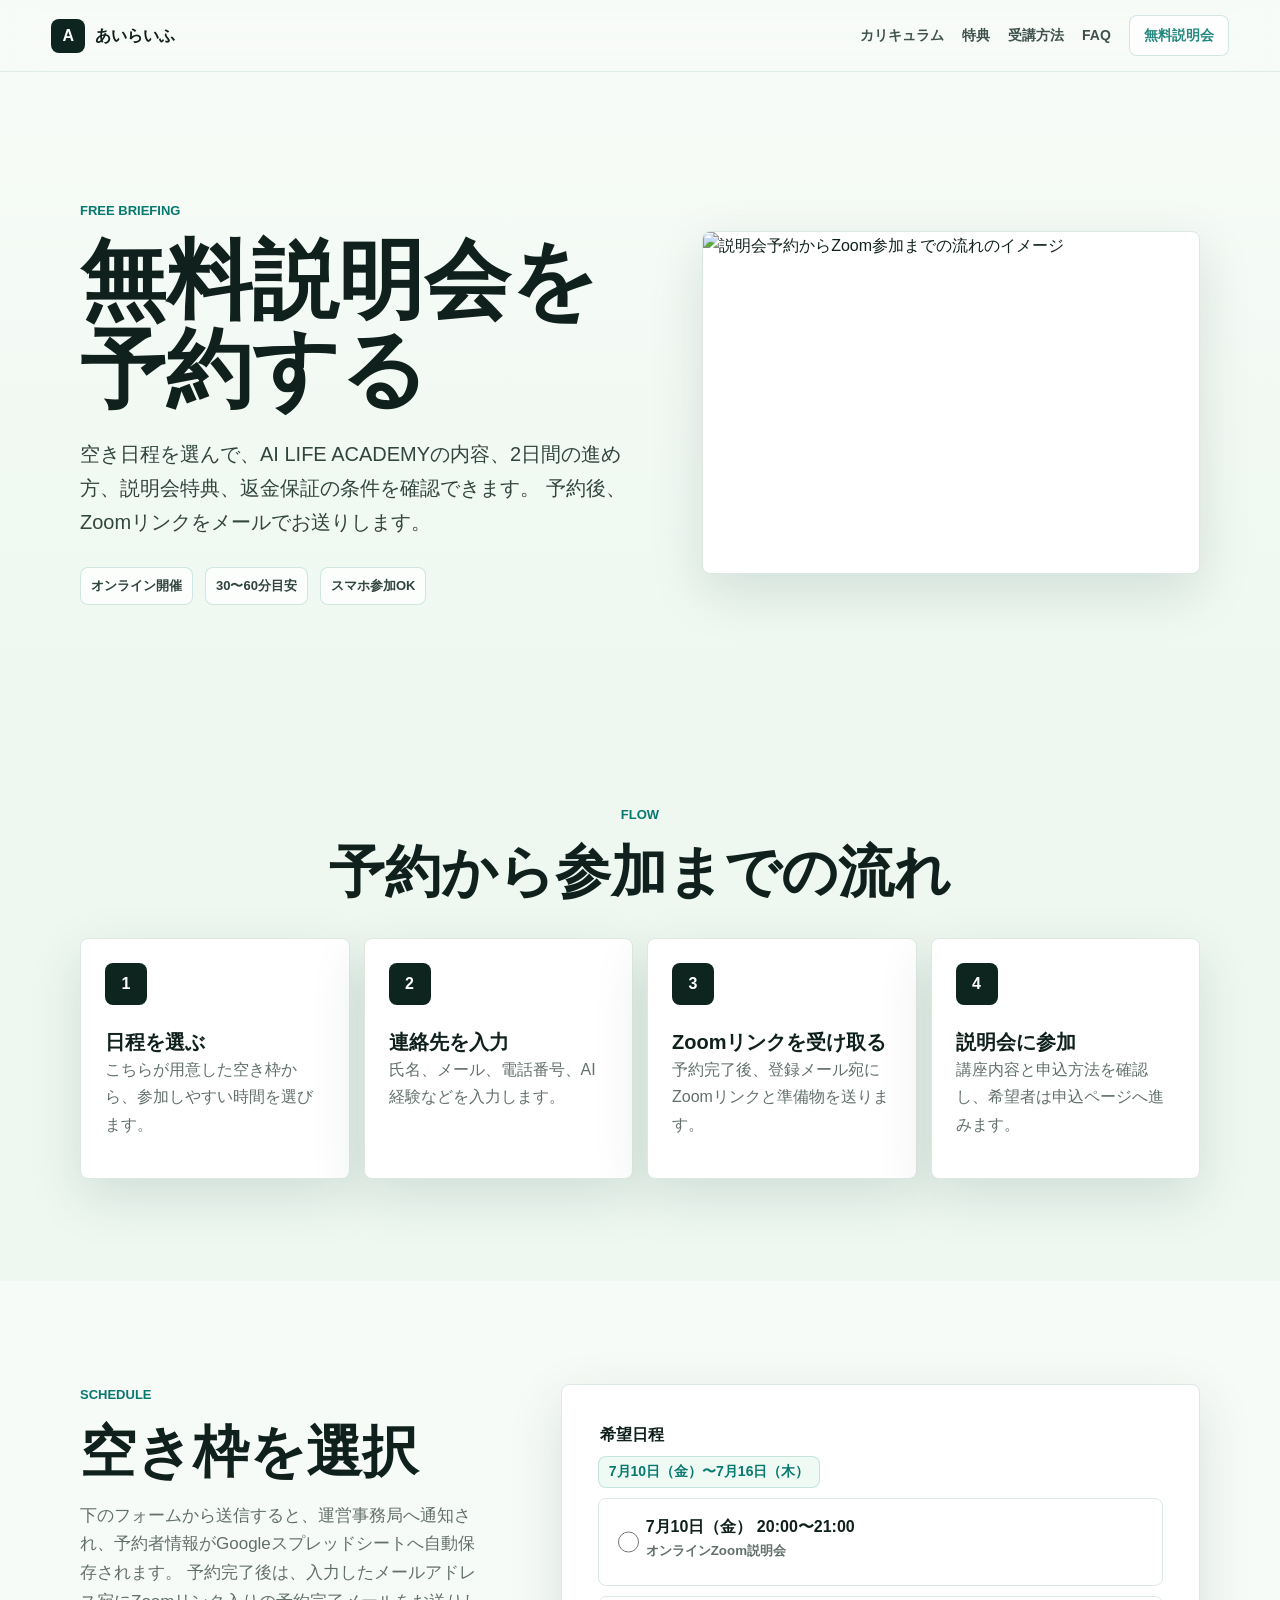
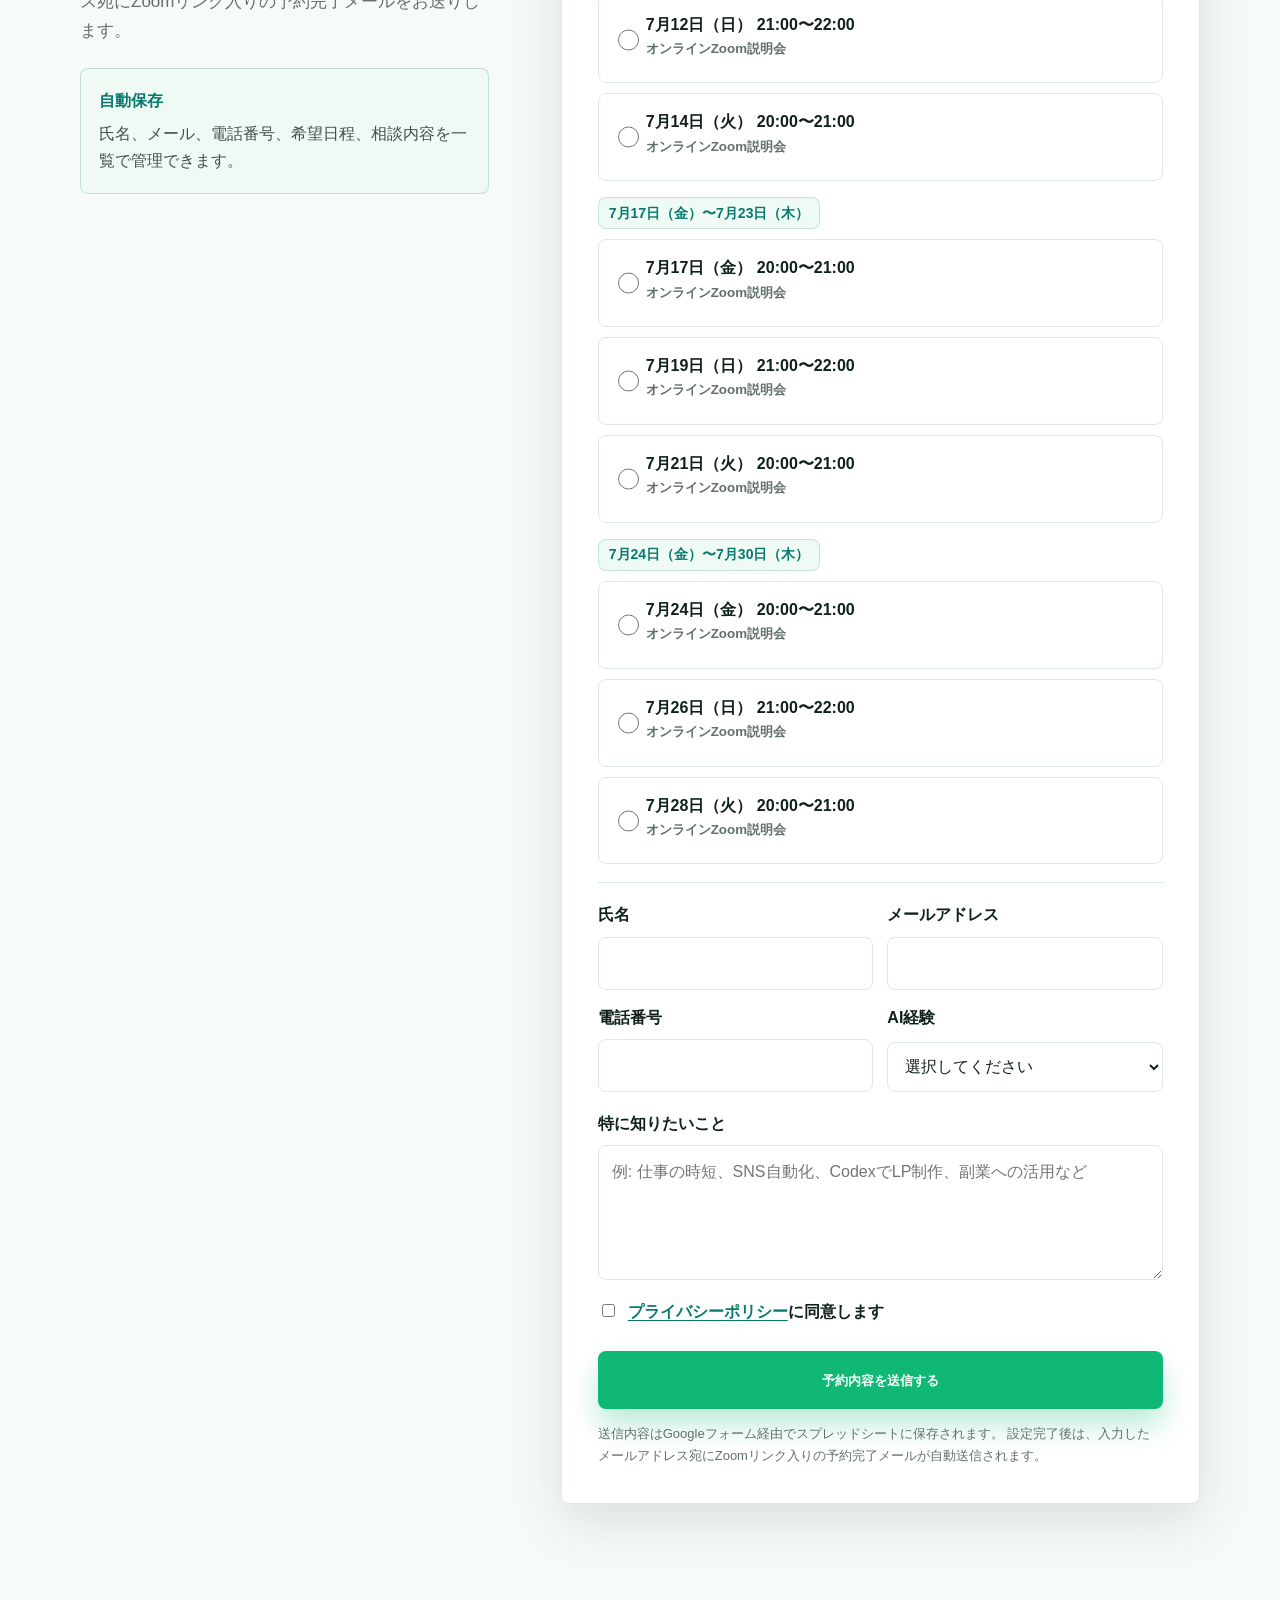
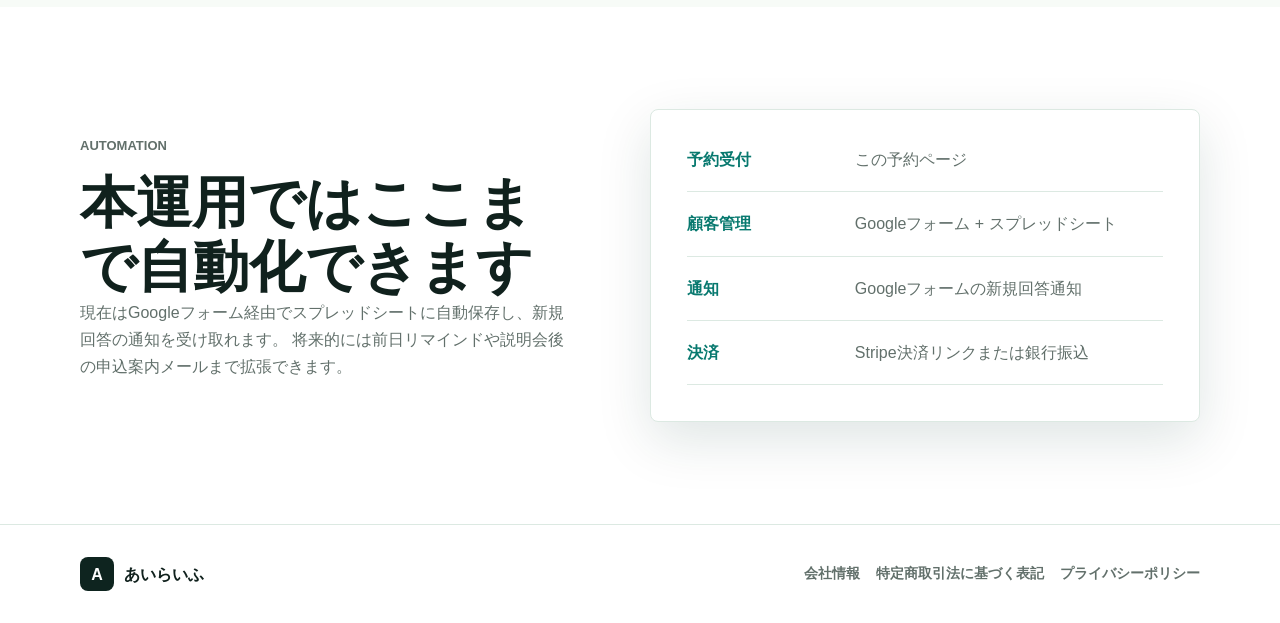
==== booking.html @ 6b3f483d "Add files via upload" ====
<!doctype html>
<html lang="ja">
  <head>
    <meta charset="utf-8" />
    <meta name="viewport" content="width=device-width, initial-scale=1" />
    <title>無料説明会の予約 | あいらいふ（AI LIFE）</title>
    <meta
      name="description"
      content="あいらいふ（AI LIFE）の無料説明会予約ページです。空き日程を選んで、ChatGPTとCodexの実践講座について相談できます。"
    />
    <link rel="stylesheet" href="styles.css" />
  </head>
  <body>
    <header class="site-header" aria-label="サイトヘッダー">
      <a class="brand" href="index.html#top" aria-label="あいらいふ トップへ">
        <span class="brand-mark">A</span>
        <span>あいらいふ</span>
      </a>
      <nav class="nav" aria-label="主要ナビゲーション">
        <a href="index.html#curriculum">カリキュラム</a>
        <a href="index.html#bonus">特典</a>
        <a href="index.html#flow">受講方法</a>
        <a href="index.html#faq">FAQ</a>
        <a href="booking.html" class="nav-cta">無料説明会</a>
      </nav>
      <button class="menu-button" type="button" aria-label="メニューを開く" aria-expanded="false">
        <span></span>
        <span></span>
      </button>
    </header>

    <main class="booking-page">
      <section class="booking-hero">
        <div class="section-inner booking-hero-grid">
          <div>
            <p class="eyebrow">Free Briefing</p>
            <h1>無料説明会を予約する</h1>
            <p class="lead">
              空き日程を選んで、AI LIFE ACADEMYの内容、2日間の進め方、説明会特典、返金保証の条件を確認できます。
              予約後、Zoomリンクをメールでお送りします。
            </p>
            <div class="hero-badges">
              <span>オンライン開催</span>
              <span>30〜60分目安</span>
              <span>スマホ参加OK</span>
            </div>
          </div>
          <figure class="image-panel">
            <img src="assets/funnel-flow.png" alt="説明会予約からZoom参加までの流れのイメージ" />
          </figure>
        </div>
      </section>

      <section class="section muted" aria-labelledby="booking-flow-title">
        <div class="section-inner">
          <div class="section-heading center">
            <p class="eyebrow">Flow</p>
            <h2 id="booking-flow-title">予約から参加までの流れ</h2>
          </div>
          <div class="flow-diagram">
            <article>
              <span>1</span>
              <h3>日程を選ぶ</h3>
              <p>こちらが用意した空き枠から、参加しやすい時間を選びます。</p>
            </article>
            <article>
              <span>2</span>
              <h3>連絡先を入力</h3>
              <p>氏名、メール、電話番号、AI経験などを入力します。</p>
            </article>
            <article>
              <span>3</span>
              <h3>Zoomリンクを受け取る</h3>
              <p>予約完了後、登録メール宛にZoomリンクと準備物を送ります。</p>
            </article>
            <article>
              <span>4</span>
              <h3>説明会に参加</h3>
              <p>講座内容と申込方法を確認し、希望者は申込ページへ進みます。</p>
            </article>
          </div>
        </div>
      </section>

      <section class="section" aria-labelledby="booking-title">
        <div class="section-inner booking-layout">
          <div class="section-heading">
            <p class="eyebrow">Schedule</p>
            <h2 id="booking-title">空き枠を選択</h2>
            <p>
              下のフォームから送信すると、運営事務局へ通知され、予約者情報がGoogleスプレッドシートへ自動保存されます。
              予約完了後は、入力したメールアドレス宛にZoomリンク入りの予約完了メールをお送りします。
            </p>
            <div class="booking-note">
              <strong>自動保存</strong>
              <span>氏名、メール、電話番号、希望日程、相談内容を一覧で管理できます。</span>
            </div>
          </div>

          <form
            class="booking-form"
            id="bookingForm"
            action=""
            method="POST"
            data-endpoint="https://docs.google.com/forms/u/0/d/e/1FAIpQLSfOn2rwxm9M9sjA_HSz4NKfN_N0Ghsqf8aCifoM1Gl750YGjw/formResponse"
            data-entry-slot="entry.1904670148"
            data-entry-name="entry.725353133"
            data-entry-email="entry.354237653"
            data-entry-phone="entry.436057300"
            data-entry-experience="entry.1356205828"
            data-entry-interest="entry.2114920772"
            data-entry-zoom="entry.570275099"
            data-entry-source="entry.1115295897"
          >
            <fieldset>
              <legend>希望日程</legend>
              <div class="booking-slots" id="bookingSlots" aria-live="polite">
                <p class="slot-loading">日程を読み込み中です...</p>
              </div>
            </fieldset>

            <div class="form-grid">
              <label>
                <span>氏名</span>
                <input type="text" name="name" autocomplete="name" required />
              </label>
              <label>
                <span>メールアドレス</span>
                <input type="email" name="email" autocomplete="email" required />
              </label>
              <label>
                <span>電話番号</span>
                <input type="tel" name="phone" autocomplete="tel" required />
              </label>
              <label>
                <span>AI経験</span>
                <select name="experience" required>
                  <option value="">選択してください</option>
                  <option>ほぼ未経験</option>
                  <option>ChatGPTを少し使ったことがある</option>
                  <option>仕事でAIを使っている</option>
                  <option>Codexや自動化にも興味がある</option>
                </select>
              </label>
            </div>

            <label>
              <span>特に知りたいこと</span>
              <textarea name="interest" rows="4" placeholder="例: 仕事の時短、SNS自動化、CodexでLP制作、副業への活用など"></textarea>
            </label>

            <label class="consent-check">
              <input type="checkbox" name="consent" required />
              <span><a href="privacy.html" target="_blank" rel="noopener">プライバシーポリシー</a>に同意します</span>
            </label>

            <button class="button primary large" type="submit">予約内容を送信する</button>
            <p class="form-help">
              送信内容はGoogleフォーム経由でスプレッドシートに保存されます。
              設定完了後は、入力したメールアドレス宛にZoomリンク入りの予約完了メールが自動送信されます。
            </p>
          </form>
        </div>
      </section>

      <section class="section company-section" aria-labelledby="automation-title">
        <div class="section-inner split-layout">
          <div>
            <p class="eyebrow">Automation</p>
            <h2 id="automation-title">本運用ではここまで自動化できます</h2>
            <p>
              現在はGoogleフォーム経由でスプレッドシートに自動保存し、新規回答の通知を受け取れます。
              将来的には前日リマインドや説明会後の申込案内メールまで拡張できます。
            </p>
          </div>
          <div class="company-card">
            <dl class="company-list">
              <div>
                <dt>予約受付</dt>
                <dd>この予約ページ</dd>
              </div>
              <div>
                <dt>顧客管理</dt>
                <dd>Googleフォーム + スプレッドシート</dd>
              </div>
              <div>
                <dt>通知</dt>
                <dd>Googleフォームの新規回答通知</dd>
              </div>
              <div>
                <dt>決済</dt>
                <dd>Stripe決済リンクまたは銀行振込</dd>
              </div>
            </dl>
          </div>
        </div>
      </section>
    </main>

    <footer class="site-footer">
      <div class="footer-inner">
        <a class="brand" href="index.html#top">
          <span class="brand-mark">A</span>
          <span>あいらいふ</span>
        </a>
        <div class="footer-links">
          <a href="index.html#company">会社情報</a>
          <a href="legal.html">特定商取引法に基づく表記</a>
          <a href="privacy.html">プライバシーポリシー</a>
        </div>
      </div>
    </footer>

    <script src="booking-slots.js"></script>
    <script src="script.js"></script>
  </body>
</html>
---- styles.css ----
:root {
  color-scheme: light;
  --bg: #f7fbf7;
  --surface: #ffffff;
  --surface-2: #eef8f1;
  --ink: #10211d;
  --muted: #62706b;
  --line: #dce9e2;
  --teal: #08796f;
  --green: #10b875;
  --yellow: #f0bd3d;
  --dark: #0e241f;
  --shadow: 0 18px 54px rgba(11, 54, 44, 0.13);
}

* {
  box-sizing: border-box;
}

html {
  scroll-behavior: smooth;
}

body {
  margin: 0;
  background: var(--bg);
  color: var(--ink);
  font-family: -apple-system, BlinkMacSystemFont, "Hiragino Sans", "Yu Gothic", "YuGothic", "Noto Sans JP", sans-serif;
  line-height: 1.7;
}

body.is-loaded .hero-content {
  animation: heroRise 820ms cubic-bezier(0.2, 0.78, 0.2, 1) both;
}

body.is-loaded .hero-media img {
  animation: heroImageDrift 1400ms cubic-bezier(0.2, 0.78, 0.2, 1) both;
}

img {
  display: block;
  max-width: 100%;
}

a {
  color: inherit;
  text-decoration: none;
}

h1,
h2,
h3,
p,
li,
dt,
dd,
summary {
  overflow-wrap: anywhere;
}

h1,
h2,
h3,
p {
  margin-top: 0;
}

h1 {
  margin-bottom: 0;
  max-width: 760px;
  font-size: clamp(44px, 7vw, 86px);
  line-height: 1.03;
  letter-spacing: 0;
}

h2 {
  margin-bottom: 0;
  font-size: clamp(30px, 4.4vw, 56px);
  line-height: 1.14;
  letter-spacing: 0;
}

h3 {
  margin-bottom: 0;
  font-size: 20px;
  line-height: 1.38;
  letter-spacing: 0;
}

.site-header {
  position: fixed;
  top: 0;
  right: 0;
  left: 0;
  z-index: 50;
  display: flex;
  align-items: center;
  justify-content: space-between;
  min-height: 72px;
  padding: 14px clamp(18px, 4vw, 56px);
  background: rgba(247, 251, 247, 0.88);
  border-bottom: 1px solid rgba(220, 233, 226, 0.86);
  backdrop-filter: blur(18px);
}

.brand {
  display: inline-flex;
  align-items: center;
  gap: 10px;
  font-weight: 900;
  letter-spacing: 0;
}

.brand-mark {
  display: grid;
  place-items: center;
  width: 34px;
  height: 34px;
  border-radius: 8px;
  background: var(--dark);
  color: #ffffff;
  font-weight: 900;
  transition: transform 180ms ease, background 180ms ease;
}

.brand:hover .brand-mark {
  transform: rotate(-4deg) scale(1.04);
}

.nav {
  display: flex;
  align-items: center;
  gap: 18px;
  color: #263a35;
  font-size: 14px;
  font-weight: 800;
}

.nav a {
  opacity: 0.88;
}

.nav a:hover {
  opacity: 1;
}

.nav-cta {
  padding: 8px 14px;
  border: 1px solid rgba(8, 121, 111, 0.2);
  border-radius: 8px;
  background: #ffffff;
  color: var(--teal);
}

.menu-button {
  display: none;
  width: 42px;
  height: 42px;
  border: 1px solid var(--line);
  border-radius: 8px;
  background: #ffffff;
}

.menu-button span {
  display: block;
  width: 18px;
  height: 2px;
  margin: 5px auto;
  background: var(--ink);
}

.hero {
  position: relative;
  min-height: 96vh;
  overflow: hidden;
  display: grid;
  align-items: center;
  padding: 120px clamp(18px, 6vw, 76px) 66px;
}

.hero-media,
.hero-shade {
  position: absolute;
  inset: 0;
}

.hero-media img {
  width: 100%;
  height: 100%;
  object-fit: cover;
}

.hero-shade {
  background:
    linear-gradient(90deg, rgba(247, 251, 247, 0.98) 0%, rgba(247, 251, 247, 0.9) 38%, rgba(247, 251, 247, 0.42) 70%, rgba(247, 251, 247, 0.2) 100%),
    linear-gradient(0deg, rgba(247, 251, 247, 0.96) 0%, rgba(247, 251, 247, 0) 34%);
}

.hero-content {
  position: relative;
  z-index: 1;
  width: min(790px, 100%);
}

.eyebrow {
  margin: 0 0 14px;
  color: var(--teal);
  font-size: 13px;
  font-weight: 900;
  letter-spacing: 0;
  text-transform: uppercase;
}

.lead {
  max-width: 700px;
  margin: 24px 0 0;
  color: #32453f;
  font-size: clamp(16px, 2vw, 20px);
}

.hero-actions,
.hero-badges,
.briefing-panel {
  display: flex;
  flex-wrap: wrap;
  align-items: center;
  gap: 12px;
}

.hero-actions {
  margin-top: 30px;
}

.button {
  display: inline-flex;
  align-items: center;
  justify-content: center;
  min-height: 50px;
  padding: 13px 22px;
  border: 1px solid transparent;
  border-radius: 8px;
  font-weight: 900;
  line-height: 1.3;
  transition: transform 180ms ease, box-shadow 180ms ease, filter 180ms ease;
}

.button:hover {
  transform: translateY(-2px);
}

.button.primary {
  background: var(--green);
  color: #ffffff;
  box-shadow: 0 16px 28px rgba(16, 184, 117, 0.28);
}

.button.primary:hover {
  box-shadow: 0 20px 34px rgba(16, 184, 117, 0.34);
  filter: saturate(1.05);
}

.button.secondary {
  background: rgba(255, 255, 255, 0.86);
  border-color: var(--line);
}

.button.large {
  min-height: 58px;
  padding-inline: 28px;
}

.hero-badges {
  margin-top: 28px;
}

.hero-badges span {
  padding: 7px 10px;
  border: 1px solid rgba(8, 121, 111, 0.18);
  border-radius: 8px;
  background: rgba(255, 255, 255, 0.76);
  color: #31443e;
  font-size: 13px;
  font-weight: 900;
  animation: badgeFloat 4.8s ease-in-out infinite;
}

.hero-badges span:nth-child(2) {
  animation-delay: 500ms;
}

.hero-badges span:nth-child(3) {
  animation-delay: 1000ms;
}

.hero-badges span:nth-child(4) {
  animation-delay: 1500ms;
}

.section,
.reason-band,
.guarantee-band {
  padding: clamp(66px, 8vw, 112px) clamp(18px, 4vw, 56px);
}

.section-inner {
  width: min(1120px, 100%);
  margin: 0 auto;
}

.section-heading {
  max-width: 760px;
  margin-bottom: 34px;
}

.section-heading.center {
  max-width: 900px;
  margin-right: auto;
  margin-left: auto;
  text-align: center;
}

.section-heading p:not(.eyebrow) {
  margin: 18px 0 0;
  color: var(--muted);
  font-size: 17px;
}

.muted {
  background: var(--surface-2);
}

.reason-band {
  background: var(--dark);
  color: #ffffff;
}

.reason-band .eyebrow {
  color: #8ee4c0;
}

.reason-grid {
  display: grid;
  grid-template-columns: 1.05fr 0.95fr;
  gap: clamp(28px, 6vw, 78px);
  align-items: start;
}

.reason-grid p:not(.eyebrow) {
  margin: 0;
  color: rgba(255, 255, 255, 0.78);
  font-size: 18px;
}

.worry-grid {
  display: grid;
  grid-template-columns: repeat(4, 1fr);
  gap: 14px;
}

.worry-grid article,
.level-card,
.bonus-list article,
.flow-diagram article,
.company-card,
.policy-stack section {
  border: 1px solid var(--line);
  border-radius: 8px;
  background: var(--surface);
  box-shadow: var(--shadow);
  transition: transform 220ms ease, box-shadow 220ms ease, border-color 220ms ease;
}

.worry-grid article:hover,
.level-card:hover,
.bonus-list article:hover,
.flow-diagram article:hover,
.company-card:hover,
.policy-stack section:hover {
  transform: translateY(-4px);
  border-color: rgba(8, 121, 111, 0.24);
  box-shadow: 0 24px 64px rgba(11, 54, 44, 0.16);
}

.worry-grid article {
  min-height: 250px;
  padding: 24px;
}

.worry-grid span,
.bonus-list span,
.level-head span,
.flow-diagram span {
  display: inline-flex;
  color: var(--teal);
  font-weight: 900;
}

.worry-grid h3 {
  margin-top: 34px;
}

.worry-grid p,
.split-layout p,
.level-card li,
.bonus-section p,
.flow-diagram p,
.faq-list p,
.company-list dd,
.legal-list dd,
.policy-stack p,
.briefing-panel p {
  color: var(--muted);
}

.split-layout,
.bonus-layout,
.company-layout,
.faq-layout {
  display: grid;
  gap: clamp(28px, 6vw, 72px);
  align-items: center;
}

.split-layout {
  grid-template-columns: 0.95fr 1.05fr;
}

.bonus-layout {
  grid-template-columns: 0.95fr 1.05fr;
}

.company-layout,
.faq-layout {
  grid-template-columns: 0.82fr 1.18fr;
  align-items: start;
}

.check-list {
  display: grid;
  gap: 10px;
  margin: 26px 0 0;
  padding: 0;
  list-style: none;
}

.check-list li {
  position: relative;
  padding-left: 28px;
  font-weight: 800;
}

.check-list li::before {
  position: absolute;
  left: 0;
  color: var(--green);
  content: "✓";
}

.image-panel {
  margin: 0;
  overflow: hidden;
  border: 1px solid var(--line);
  border-radius: 8px;
  background: var(--surface);
  box-shadow: var(--shadow);
}

.image-panel img {
  width: 100%;
  aspect-ratio: 16 / 11;
  object-fit: cover;
  transition: transform 520ms ease;
}

.image-panel:hover img {
  transform: scale(1.035);
}

.level-stack {
  display: grid;
  grid-template-columns: 1fr 1fr;
  gap: 18px;
}

.level-card {
  padding: clamp(22px, 3vw, 30px);
}

.level-card.highlight {
  background: var(--dark);
  color: #ffffff;
  position: relative;
  overflow: hidden;
}

.level-card.highlight::after {
  position: absolute;
  inset: -80px auto auto -80px;
  width: 180px;
  height: 180px;
  border-radius: 999px;
  background: rgba(142, 228, 192, 0.16);
  content: "";
  pointer-events: none;
}

.level-card.highlight li {
  color: rgba(255, 255, 255, 0.82);
}

.level-card.highlight .level-head span {
  color: #8ee4c0;
}

.level-head {
  display: flex;
  align-items: baseline;
  justify-content: space-between;
  gap: 18px;
  margin-bottom: 18px;
  padding-bottom: 18px;
  border-bottom: 1px solid var(--line);
}

.level-card.highlight .level-head {
  border-bottom-color: rgba(255, 255, 255, 0.18);
}

.level-card ol {
  display: grid;
  gap: 9px;
  margin: 0;
  padding-left: 22px;
}

.guarantee-band {
  background: #e0f6e9;
}

.guarantee-box {
  padding: clamp(30px, 6vw, 62px);
  border: 1px solid rgba(8, 121, 111, 0.18);
  border-radius: 8px;
  background: rgba(255, 255, 255, 0.72);
  text-align: center;
}

.guarantee-box p:not(.eyebrow) {
  max-width: 760px;
  margin: 18px auto 0;
  color: #40504b;
}

.comparison-table {
  overflow: hidden;
  border: 1px solid var(--line);
  border-radius: 8px;
  background: var(--surface);
  box-shadow: var(--shadow);
}

.comparison-table .row {
  display: grid;
  grid-template-columns: 0.8fr 1.15fr 1fr 1fr;
  border-bottom: 1px solid var(--line);
}

.comparison-table .row:last-child {
  border-bottom: 0;
}

.comparison-table .row > div {
  padding: 18px;
  border-right: 1px solid var(--line);
}

.comparison-table .row > div:last-child {
  border-right: 0;
}

.comparison-table .head {
  background: var(--dark);
  color: #ffffff;
  font-weight: 900;
}

.comparison-table .row:not(.head) > div:nth-child(2) {
  background: #effaf4;
  color: var(--teal);
  font-weight: 900;
}

.comparison-table .row:not(.head) {
  transition: background 160ms ease;
}

.comparison-table .row:not(.head):hover {
  background: #f7fcf9;
}

.bonus-section {
  background: #ffffff;
}

.bonus-list {
  display: grid;
  grid-template-columns: repeat(3, 1fr);
  gap: 12px;
  margin-top: 24px;
}

.bonus-list article {
  min-height: 146px;
  padding: 20px;
  box-shadow: none;
}

.bonus-list h3 {
  margin-top: 24px;
}

.flow-diagram {
  display: grid;
  grid-template-columns: repeat(4, 1fr);
  gap: 14px;
}

.flow-diagram article {
  position: relative;
  min-height: 210px;
  padding: 24px;
}

.flow-diagram span {
  display: grid;
  place-items: center;
  width: 42px;
  height: 42px;
  border-radius: 8px;
  background: var(--dark);
  color: #ffffff;
}

.flow-diagram h3 {
  margin-top: 24px;
}

.faq-list {
  display: grid;
  gap: 10px;
}

.faq-list details {
  border: 1px solid var(--line);
  border-radius: 8px;
  background: var(--surface);
  transition: border-color 180ms ease, box-shadow 180ms ease;
}

.faq-list details[open] {
  border-color: rgba(8, 121, 111, 0.24);
  box-shadow: 0 18px 44px rgba(11, 54, 44, 0.1);
}

.faq-list summary {
  cursor: pointer;
  padding: 20px 22px;
  font-weight: 900;
  list-style: none;
}

.faq-list summary::-webkit-details-marker {
  display: none;
}

.faq-list summary::after {
  float: right;
  color: var(--teal);
  content: "+";
  font-size: 22px;
  line-height: 1;
  transition: transform 180ms ease;
}

.faq-list details[open] summary::after {
  transform: rotate(45deg);
}

.faq-list p {
  margin: 0;
  padding: 0 22px 22px;
}

.company-section {
  background: #ffffff;
}

.company-card {
  padding: clamp(24px, 4vw, 36px);
}

.company-list,
.legal-list {
  display: grid;
  gap: 0;
  margin: 0;
}

.company-list div {
  display: grid;
  grid-template-columns: 150px 1fr;
  gap: 18px;
  padding: 18px 0;
  border-bottom: 1px solid var(--line);
}

.company-list div:first-child {
  padding-top: 0;
}

.company-list dt,
.legal-list dt {
  color: var(--teal);
  font-weight: 900;
}

.company-list dd,
.legal-list dd {
  margin: 0;
}

.text-link,
.legal-list a,
.company-list a,
.policy-stack a {
  color: var(--teal);
  font-weight: 900;
  text-decoration: underline;
  text-underline-offset: 4px;
}

.text-link {
  display: inline-flex;
  margin-top: 22px;
}

.briefing-section {
  padding-top: clamp(80px, 10vw, 128px);
}

.briefing-panel {
  justify-content: space-between;
  padding: clamp(30px, 5vw, 56px);
  border: 1px solid rgba(8, 121, 111, 0.18);
  border-radius: 8px;
  background: var(--dark);
  color: #ffffff;
  position: relative;
  overflow: hidden;
}

.briefing-panel::before {
  position: absolute;
  inset: auto -90px -110px auto;
  width: 260px;
  height: 260px;
  border-radius: 999px;
  background: rgba(16, 184, 117, 0.14);
  content: "";
  pointer-events: none;
}

.briefing-panel > div {
  max-width: 720px;
}

.briefing-panel .eyebrow {
  color: #8ee4c0;
}

.briefing-panel p:not(.eyebrow) {
  color: rgba(255, 255, 255, 0.78);
}

.site-footer {
  padding: 32px clamp(18px, 4vw, 56px);
  border-top: 1px solid var(--line);
  background: #ffffff;
}

.footer-inner {
  display: flex;
  align-items: center;
  justify-content: space-between;
  gap: 20px;
  width: min(1120px, 100%);
  margin: 0 auto;
}

.footer-links {
  display: flex;
  flex-wrap: wrap;
  justify-content: flex-end;
  gap: 16px;
  color: var(--muted);
  font-size: 14px;
  font-weight: 800;
}

.legal-page {
  padding-top: 72px;
}

.booking-page {
  padding-top: 72px;
}

.booking-hero {
  padding: clamp(86px, 10vw, 132px) clamp(18px, 4vw, 56px) clamp(56px, 8vw, 96px);
  background: linear-gradient(180deg, #f7fbf7 0%, #eef8f1 100%);
}

.booking-hero-grid {
  display: grid;
  grid-template-columns: 1.05fr 0.95fr;
  gap: clamp(28px, 6vw, 72px);
  align-items: center;
}

.booking-layout {
  display: grid;
  grid-template-columns: 0.78fr 1.22fr;
  gap: clamp(28px, 6vw, 72px);
  align-items: start;
}

.booking-note {
  display: grid;
  gap: 6px;
  margin-top: 22px;
  padding: 18px;
  border: 1px solid rgba(8, 121, 111, 0.2);
  border-radius: 8px;
  background: #effaf4;
}

.booking-note strong {
  color: var(--teal);
}

.booking-note span {
  color: #40504b;
}

.booking-form {
  display: grid;
  gap: 18px;
  padding: clamp(24px, 4vw, 36px);
  border: 1px solid var(--line);
  border-radius: 8px;
  background: var(--surface);
  box-shadow: var(--shadow);
}

.booking-form fieldset {
  display: grid;
  gap: 10px;
  margin: 0;
  padding: 0 0 18px;
  border: 0;
  border-bottom: 1px solid var(--line);
}

.booking-form legend,
.booking-form label > span {
  margin-bottom: 8px;
  color: var(--ink);
  font-weight: 900;
}

.booking-slots {
  display: grid;
  gap: 16px;
}

.slot-week {
  display: grid;
  gap: 10px;
}

.slot-week h3 {
  display: inline-flex;
  align-items: center;
  width: fit-content;
  min-height: 32px;
  margin: 0;
  padding: 5px 10px;
  border: 1px solid rgba(8, 121, 111, 0.18);
  border-radius: 8px;
  background: #effaf4;
  color: var(--teal);
  font-size: 14px;
}

.slot-week-list {
  display: grid;
  gap: 10px;
}

.slot-loading {
  margin: 0;
  padding: 14px;
  border: 1px dashed rgba(8, 121, 111, 0.24);
  border-radius: 8px;
  color: var(--muted);
}

.slot-option {
  display: grid;
  grid-template-columns: auto 1fr;
  gap: 12px;
  align-items: start;
  padding: 14px;
  border: 1px solid var(--line);
  border-radius: 8px;
  cursor: pointer;
  transition: border-color 160ms ease, background 160ms ease, transform 160ms ease;
}

.slot-option:hover {
  transform: translateY(-1px);
  border-color: rgba(8, 121, 111, 0.28);
  background: #f7fcf9;
}

.slot-option input {
  margin-top: 5px;
}

.slot-option strong,
.slot-option small {
  display: block;
}

.slot-option small {
  color: var(--muted);
}

.form-grid {
  display: grid;
  grid-template-columns: 1fr 1fr;
  gap: 14px;
}

.booking-form label {
  display: grid;
}

.booking-form input,
.booking-form select,
.booking-form textarea {
  width: 100%;
  min-height: 48px;
  padding: 12px 13px;
  border: 1px solid var(--line);
  border-radius: 8px;
  background: #ffffff;
  color: var(--ink);
  font: inherit;
}

.booking-form textarea {
  resize: vertical;
}

.booking-form input:focus,
.booking-form select:focus,
.booking-form textarea:focus {
  border-color: var(--teal);
  outline: 3px solid rgba(8, 121, 111, 0.12);
}

.consent-check {
  display: grid;
  grid-template-columns: auto 1fr;
  gap: 10px;
  align-items: start;
  color: var(--muted);
}

.consent-check input {
  width: auto;
  min-height: auto;
  margin-top: 6px;
}

.consent-check a {
  color: var(--teal);
  font-weight: 900;
  text-decoration: underline;
  text-underline-offset: 3px;
}

.form-help {
  margin: -4px 0 0;
  color: var(--muted);
  font-size: 13px;
}

.form-status {
  margin: 0;
  padding: 12px 14px;
  border: 1px solid rgba(8, 121, 111, 0.2);
  border-radius: 8px;
  background: #effaf4;
  color: var(--teal);
  font-weight: 900;
}

.legal-layout {
  display: grid;
  gap: 32px;
}

.legal-list {
  overflow: hidden;
  border: 1px solid var(--line);
  border-radius: 8px;
  background: var(--surface);
  box-shadow: var(--shadow);
}

.legal-list div {
  display: grid;
  grid-template-columns: 240px 1fr;
  gap: 24px;
  padding: 20px 24px;
  border-bottom: 1px solid var(--line);
}

.legal-list div:last-child {
  border-bottom: 0;
}

.policy-stack {
  display: grid;
  gap: 18px;
}

.policy-stack section {
  padding: clamp(22px, 4vw, 32px);
  box-shadow: none;
}

.policy-stack h2 {
  font-size: clamp(22px, 3vw, 32px);
}

.policy-stack p {
  margin: 14px 0 0;
}

.reveal {
  opacity: 0;
  transform: translateY(26px);
  transition: opacity 720ms cubic-bezier(0.2, 0.78, 0.2, 1), transform 720ms cubic-bezier(0.2, 0.78, 0.2, 1);
}

.reveal.is-visible {
  opacity: 1;
  transform: translateY(0);
}

.reveal-stagger > * {
  opacity: 0;
  transform: translateY(18px);
  transition: opacity 620ms cubic-bezier(0.2, 0.78, 0.2, 1), transform 620ms cubic-bezier(0.2, 0.78, 0.2, 1);
}

.reveal-stagger.is-visible > * {
  opacity: 1;
  transform: translateY(0);
}

.reveal-stagger.is-visible > *:nth-child(2) {
  transition-delay: 90ms;
}

.reveal-stagger.is-visible > *:nth-child(3) {
  transition-delay: 180ms;
}

.reveal-stagger.is-visible > *:nth-child(4) {
  transition-delay: 270ms;
}

@keyframes heroRise {
  from {
    opacity: 0;
    transform: translateY(28px);
  }

  to {
    opacity: 1;
    transform: translateY(0);
  }
}

@keyframes heroImageDrift {
  from {
    transform: scale(1.045);
  }

  to {
    transform: scale(1);
  }
}

@keyframes badgeFloat {
  0%,
  100% {
    transform: translateY(0);
  }

  50% {
    transform: translateY(-4px);
  }
}

@media (max-width: 980px) {
  .nav {
    position: fixed;
    top: 72px;
    right: 14px;
    left: 14px;
    display: none;
    flex-direction: column;
    align-items: stretch;
    gap: 0;
    padding: 10px;
    border: 1px solid var(--line);
    border-radius: 8px;
    background: #ffffff;
    box-shadow: var(--shadow);
  }

  .nav.is-open {
    display: flex;
  }

  .nav a {
    padding: 12px;
  }

  .nav-cta {
    border: 0;
    background: var(--surface-2);
  }

  .menu-button {
    display: block;
  }

  .reason-grid,
  .split-layout,
  .bonus-layout,
  .company-layout,
  .faq-layout,
  .booking-hero-grid,
  .booking-layout {
    grid-template-columns: 1fr;
  }

  .worry-grid,
  .flow-diagram {
    grid-template-columns: 1fr 1fr;
  }

  .comparison-table {
    overflow-x: auto;
  }

  .comparison-table .row {
    min-width: 820px;
  }
}

@media (max-width: 720px) {
  .site-header {
    min-height: 66px;
  }

  .brand {
    font-size: 14px;
  }

  .hero {
    min-height: auto;
    padding-top: 108px;
  }

  .hero-shade {
    background:
      linear-gradient(180deg, rgba(247, 251, 247, 0.98) 0%, rgba(247, 251, 247, 0.9) 54%, rgba(247, 251, 247, 0.98) 100%),
      linear-gradient(90deg, rgba(247, 251, 247, 0.8), rgba(247, 251, 247, 0.46));
  }

  .hero-media img {
    object-position: 62% center;
  }

  h1 {
    font-size: 42px;
  }

  .hero-actions,
  .briefing-panel {
    align-items: stretch;
    flex-direction: column;
  }

  .button {
    width: 100%;
  }

  .worry-grid,
  .level-stack,
  .bonus-list,
  .flow-diagram {
    grid-template-columns: 1fr;
  }

  .worry-grid article,
  .flow-diagram article {
    min-height: auto;
  }

  .level-head {
    align-items: flex-start;
    flex-direction: column;
    gap: 6px;
  }

  .company-list div,
  .legal-list div {
    grid-template-columns: 1fr;
    gap: 6px;
  }

  .form-grid {
    grid-template-columns: 1fr;
  }

  .footer-inner {
    align-items: flex-start;
    flex-direction: column;
  }

  .footer-links {
    justify-content: flex-start;
  }

  .legal-page {
    padding-top: 66px;
  }
}

@media (prefers-reduced-motion: reduce) {
  *,
  *::before,
  *::after {
    animation-duration: 1ms !important;
    animation-iteration-count: 1 !important;
    scroll-behavior: auto !important;
    transition-duration: 1ms !important;
  }

  .reveal,
  .reveal-stagger > * {
    opacity: 1;
    transform: none;
  }
}
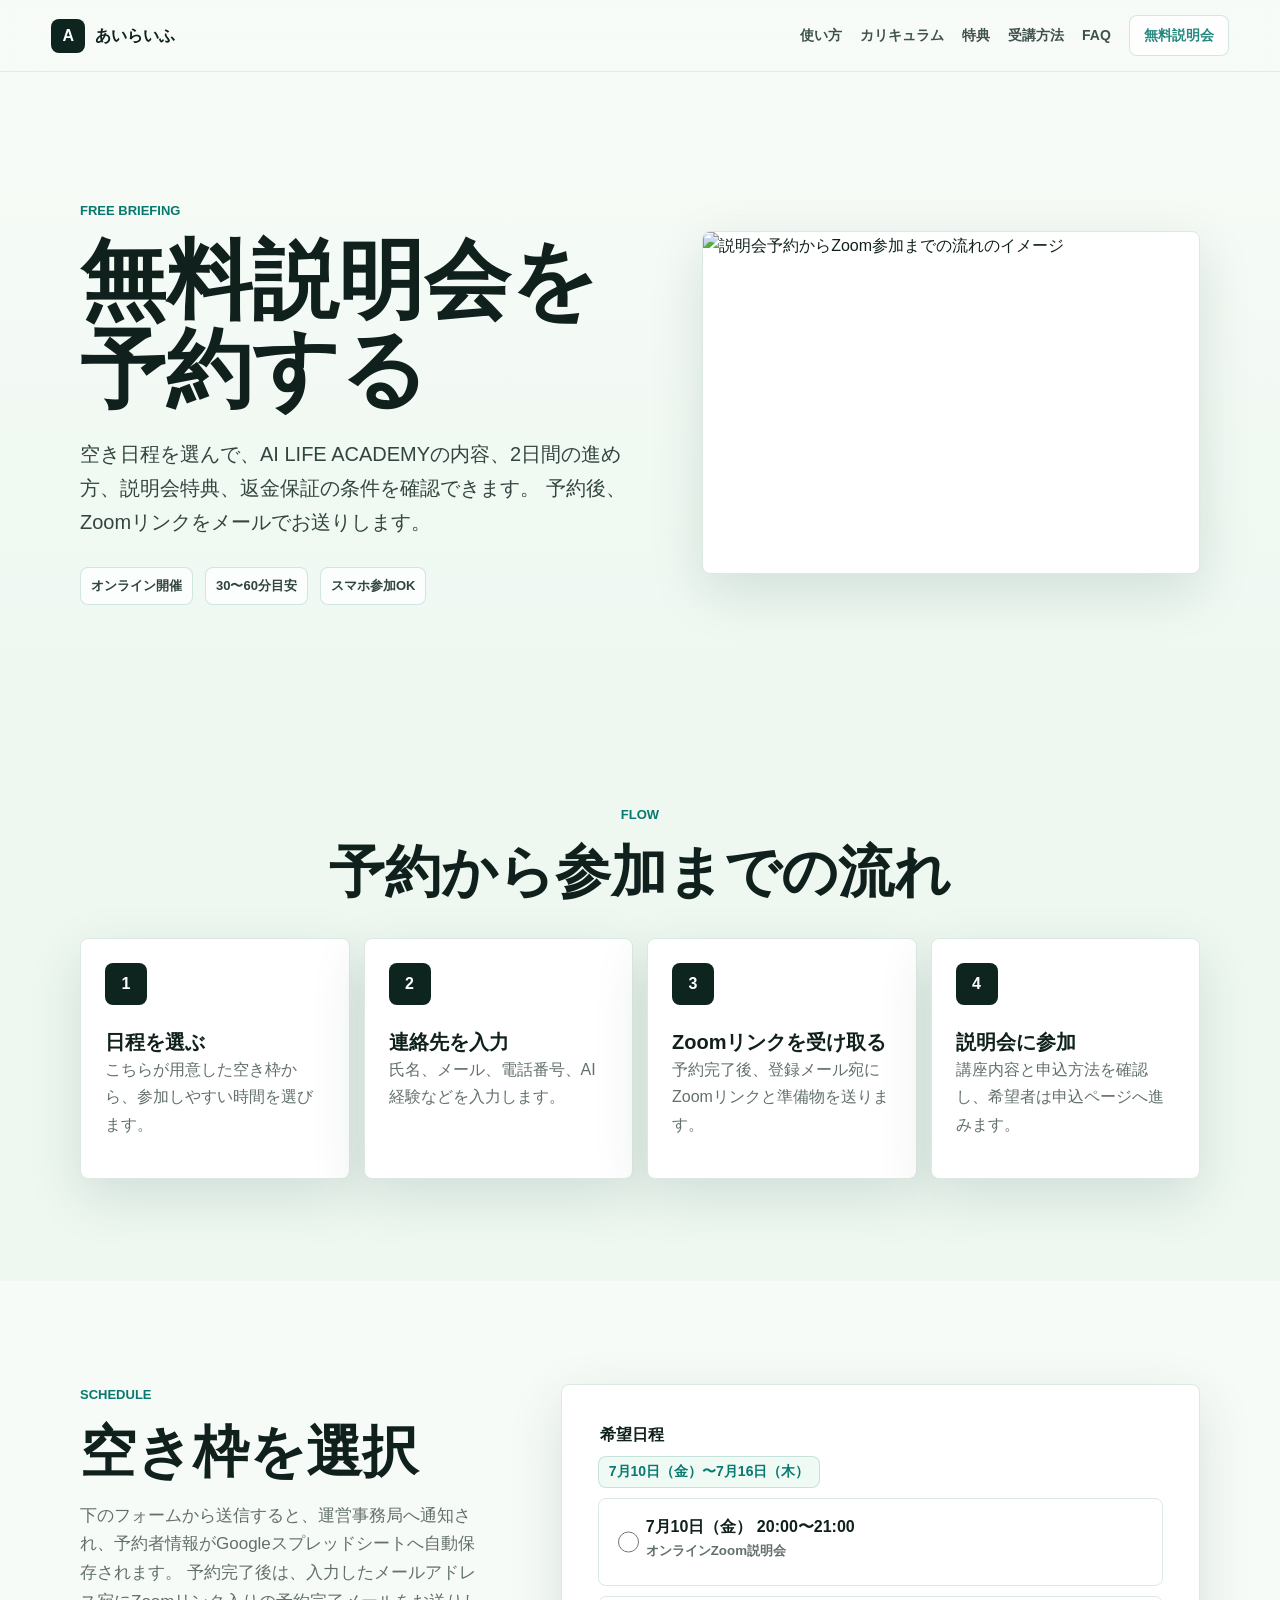
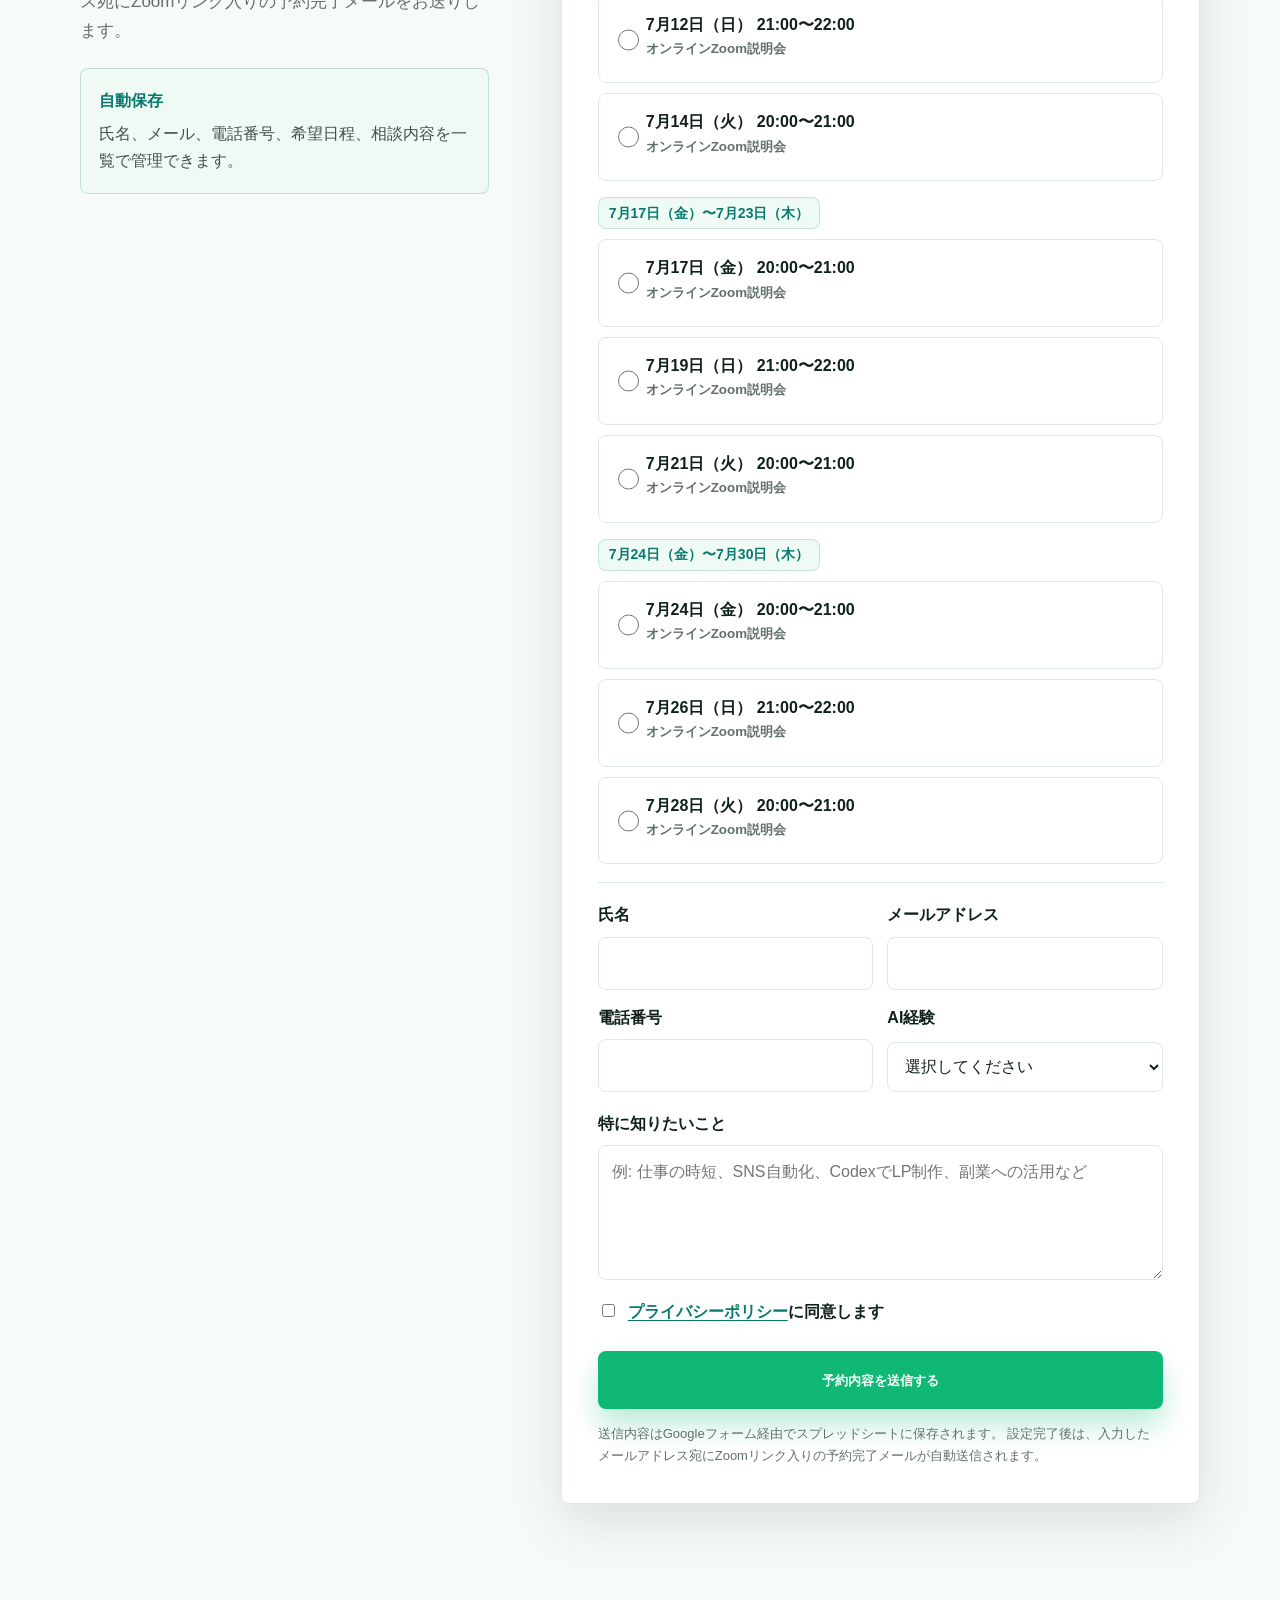
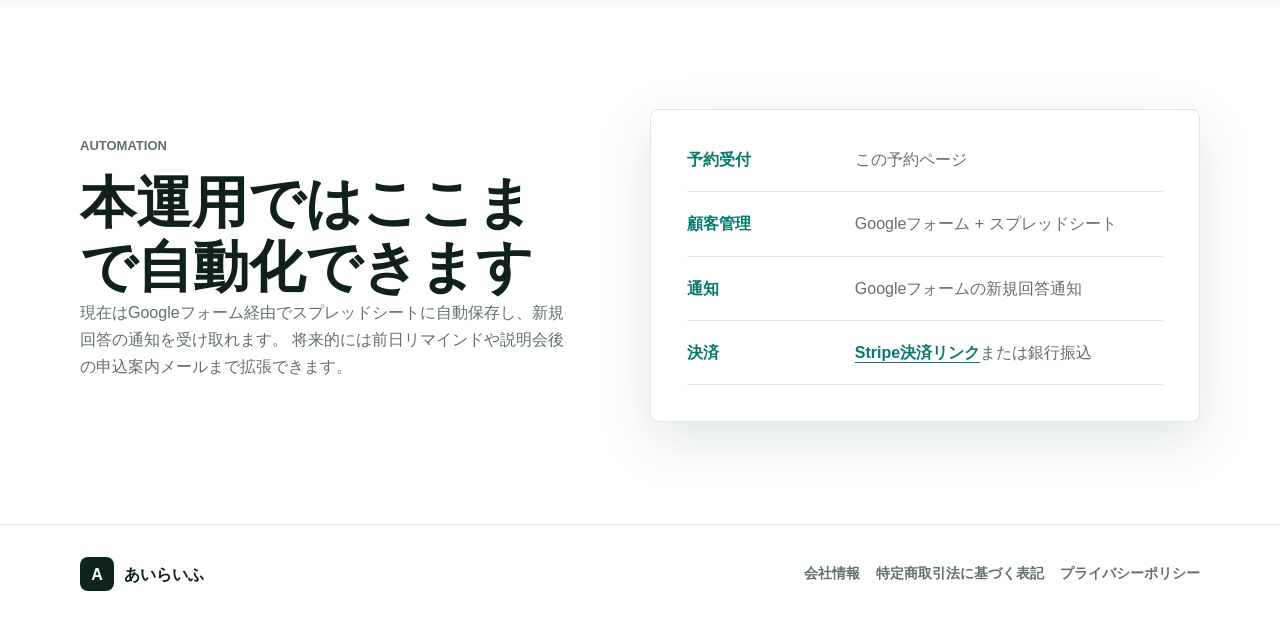
==== commit a331fd38: "Add member content and payment link" ====
--- a/booking.html
+++ b/booking.html
@@ -17,6 +17,7 @@
         <span>あいらいふ</span>
       </a>
       <nav class="nav" aria-label="主要ナビゲーション">
+        <a href="manual.html">使い方</a>
         <a href="index.html#curriculum">カリキュラム</a>
         <a href="index.html#bonus">特典</a>
         <a href="index.html#flow">受講方法</a>
@@ -189,7 +190,7 @@
               </div>
               <div>
                 <dt>決済</dt>
-                <dd>Stripe決済リンクまたは銀行振込</dd>
+                <dd><a href="https://buy.stripe.com/3cI3cw3qWcjXedy7f06kg00" target="_blank" rel="noopener">Stripe決済リンク</a>または銀行振込</dd>
               </div>
             </dl>
           </div>
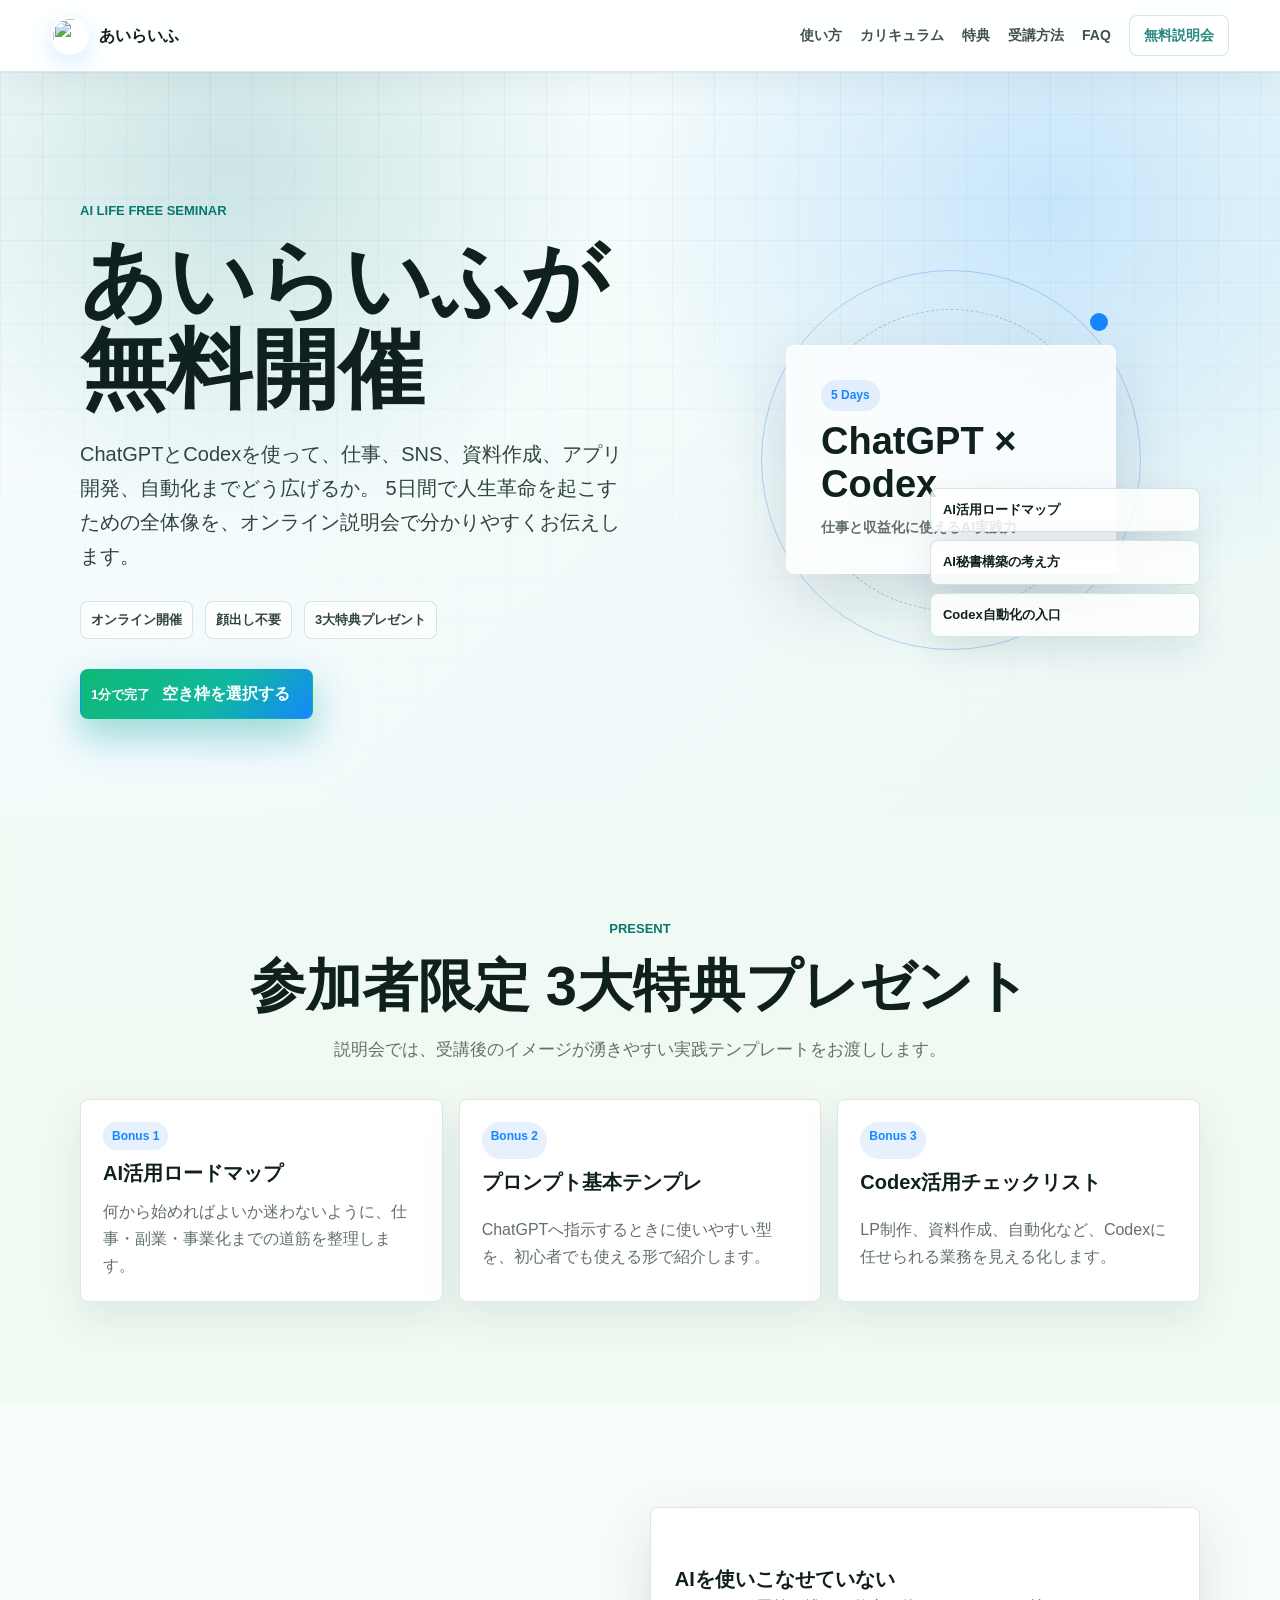
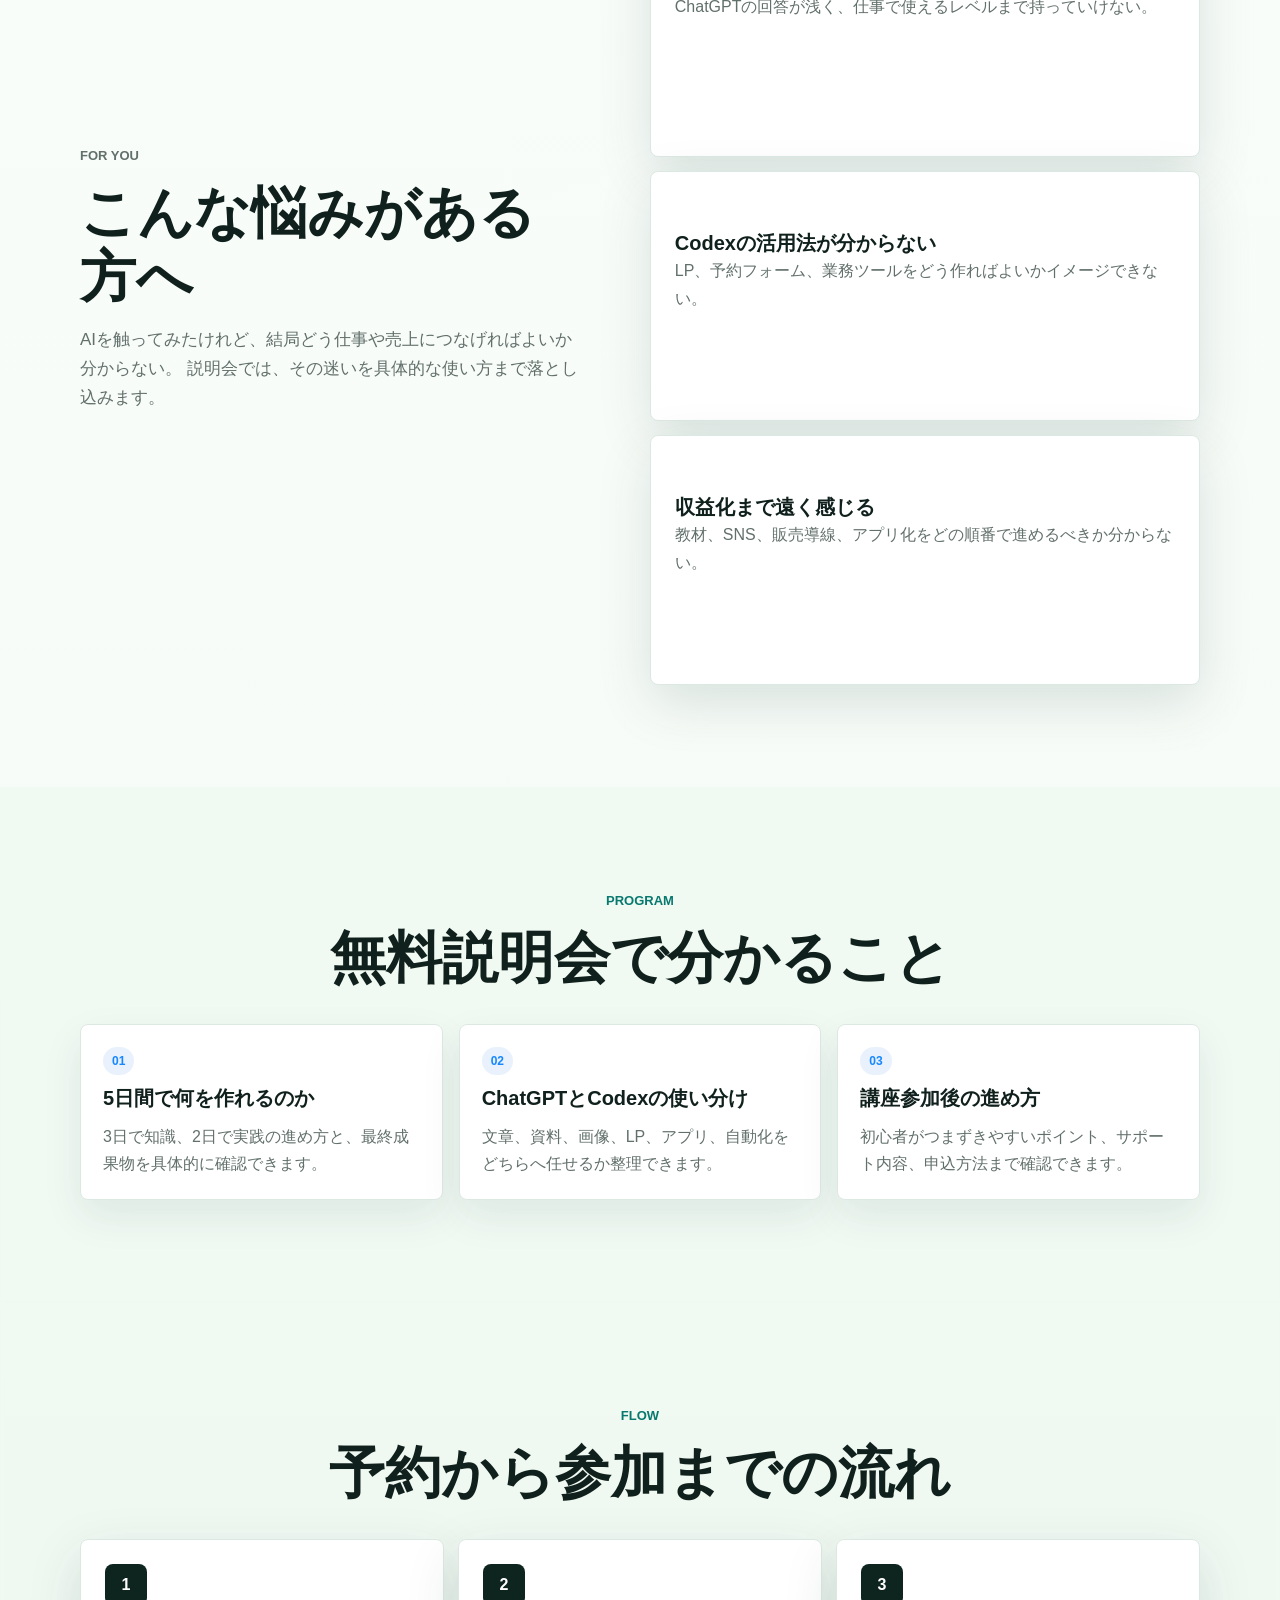
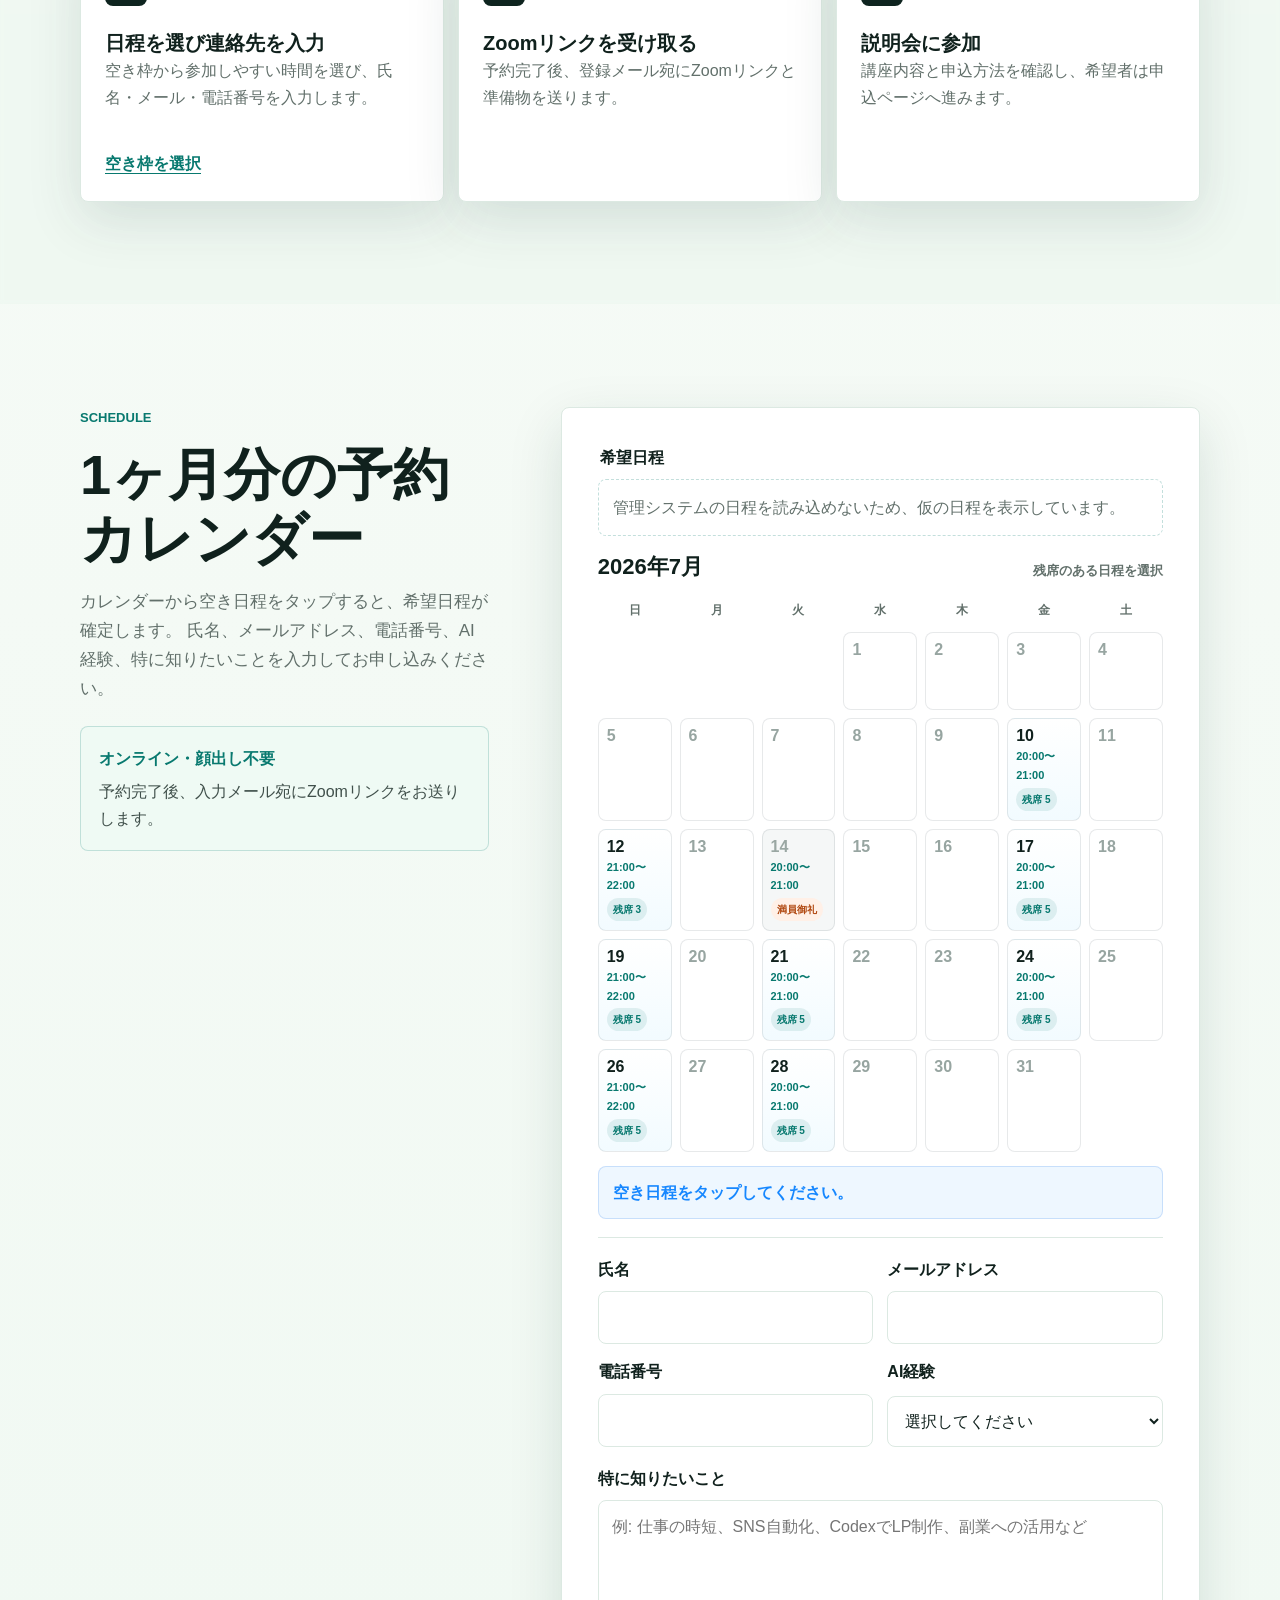
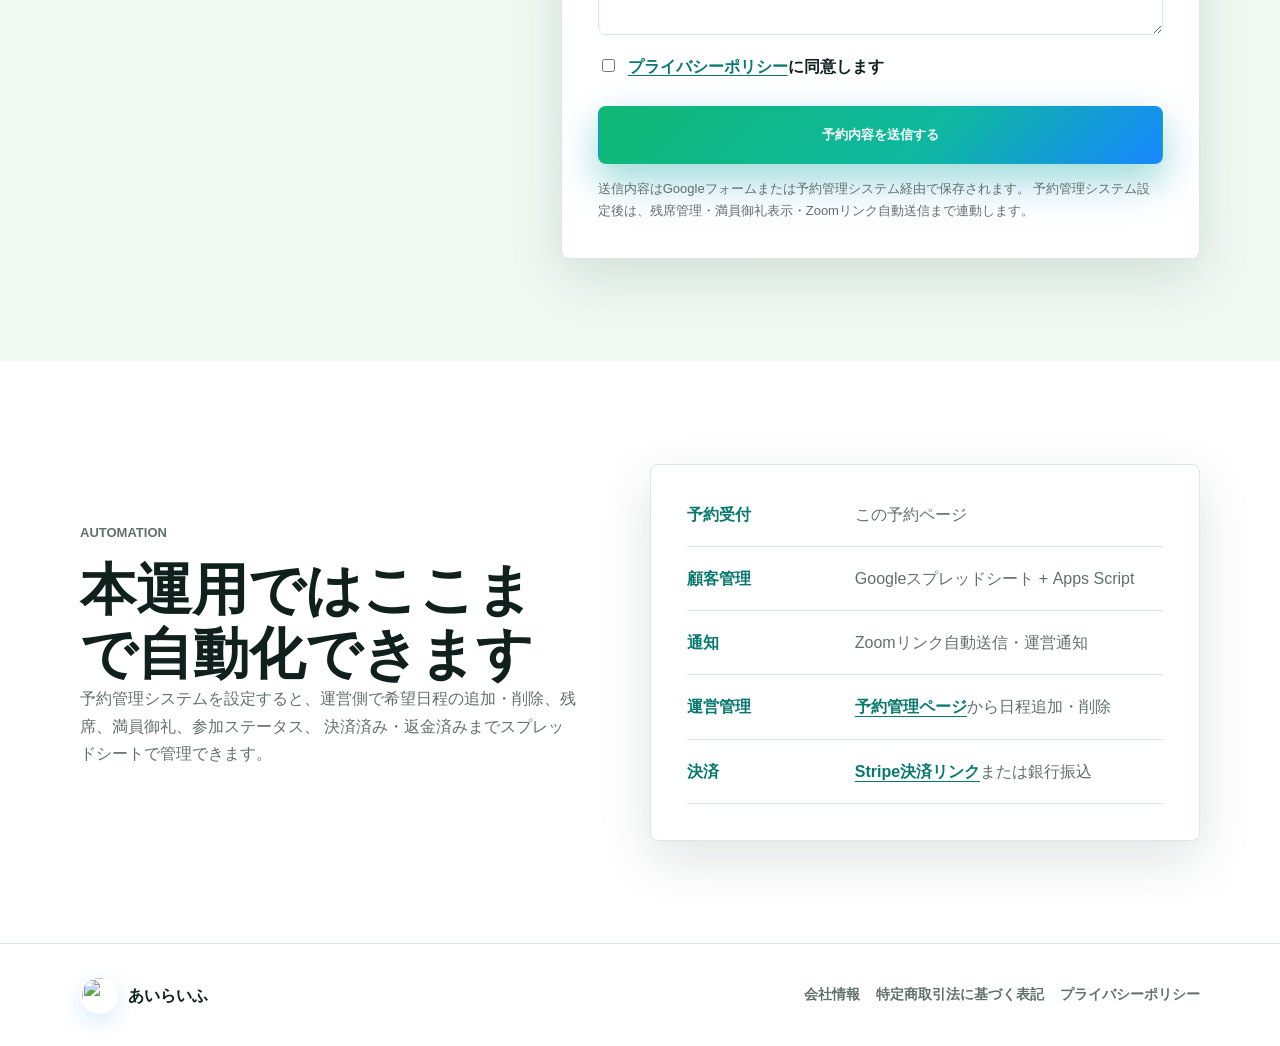
==== commit 290d2c48: "Connect booking calendar to Apps Script" ====
--- a/booking.html
+++ b/booking.html
@@ -13,7 +13,7 @@
   <body>
     <header class="site-header" aria-label="サイトヘッダー">
       <a class="brand" href="index.html#top" aria-label="あいらいふ トップへ">
-        <span class="brand-mark">A</span>
+        <img class="brand-mark" src="assets/ai-life-icon.jpg" alt="" />
         <span>あいらいふ</span>
       </a>
       <nav class="nav" aria-label="主要ナビゲーション">
@@ -31,24 +31,120 @@
     </header>
 
     <main class="booking-page">
-      <section class="booking-hero">
+      <section class="booking-hero booking-lp-hero">
         <div class="section-inner booking-hero-grid">
           <div>
-            <p class="eyebrow">Free Briefing</p>
-            <h1>無料説明会を予約する</h1>
+            <p class="eyebrow">AI LIFE Free Seminar</p>
+            <h1>あいらいふが無料開催</h1>
             <p class="lead">
-              空き日程を選んで、AI LIFE ACADEMYの内容、2日間の進め方、説明会特典、返金保証の条件を確認できます。
-              予約後、Zoomリンクをメールでお送りします。
+              ChatGPTとCodexを使って、仕事、SNS、資料作成、アプリ開発、自動化までどう広げるか。
+              5日間で人生革命を起こすための全体像を、オンライン説明会で分かりやすくお伝えします。
             </p>
             <div class="hero-badges">
               <span>オンライン開催</span>
-              <span>30〜60分目安</span>
-              <span>スマホ参加OK</span>
-            </div>
-          </div>
-          <figure class="image-panel">
-            <img src="assets/funnel-flow.png" alt="説明会予約からZoom参加までの流れのイメージ" />
-          </figure>
+              <span>顔出し不要</span>
+              <span>3大特典プレゼント</span>
+            </div>
+            <div class="hero-actions" aria-label="予約アクション">
+              <a class="button primary with-tag" href="#booking-title">
+                <small>1分で完了</small>
+                空き枠を選択する
+              </a>
+            </div>
+          </div>
+          <div class="briefing-visual" aria-label="無料説明会の概要">
+            <div class="briefing-orbit" aria-hidden="true"></div>
+            <div class="briefing-score">
+              <span>5 Days</span>
+              <strong>ChatGPT × Codex</strong>
+              <small>仕事と収益化に使えるAI実践力</small>
+            </div>
+            <div class="briefing-mini-cards">
+              <span>AI活用ロードマップ</span>
+              <span>AI秘書構築の考え方</span>
+              <span>Codex自動化の入口</span>
+            </div>
+          </div>
+        </div>
+      </section>
+
+      <section class="section muted" aria-labelledby="briefing-gift-title">
+        <div class="section-inner">
+          <div class="section-heading center">
+            <p class="eyebrow">Present</p>
+            <h2 id="briefing-gift-title">参加者限定 3大特典プレゼント</h2>
+            <p>説明会では、受講後のイメージが湧きやすい実践テンプレートをお渡しします。</p>
+          </div>
+          <div class="bonus-card-row briefing-bonus-row">
+            <article>
+              <span>Bonus 1</span>
+              <h3>AI活用ロードマップ</h3>
+              <p>何から始めればよいか迷わないように、仕事・副業・事業化までの道筋を整理します。</p>
+            </article>
+            <article>
+              <span>Bonus 2</span>
+              <h3>プロンプト基本テンプレ</h3>
+              <p>ChatGPTへ指示するときに使いやすい型を、初心者でも使える形で紹介します。</p>
+            </article>
+            <article>
+              <span>Bonus 3</span>
+              <h3>Codex活用チェックリスト</h3>
+              <p>LP制作、資料作成、自動化など、Codexに任せられる業務を見える化します。</p>
+            </article>
+          </div>
+        </div>
+      </section>
+
+      <section class="section" aria-labelledby="briefing-problem-title">
+        <div class="section-inner split-layout">
+          <div class="section-heading">
+            <p class="eyebrow">For You</p>
+            <h2 id="briefing-problem-title">こんな悩みがある方へ</h2>
+            <p>
+              AIを触ってみたけれど、結局どう仕事や売上につなげればよいか分からない。
+              説明会では、その迷いを具体的な使い方まで落とし込みます。
+            </p>
+          </div>
+          <div class="worry-grid compact-worry-grid">
+            <article>
+              <h3>AIを使いこなせていない</h3>
+              <p>ChatGPTの回答が浅く、仕事で使えるレベルまで持っていけない。</p>
+            </article>
+            <article>
+              <h3>Codexの活用法が分からない</h3>
+              <p>LP、予約フォーム、業務ツールをどう作ればよいかイメージできない。</p>
+            </article>
+            <article>
+              <h3>収益化まで遠く感じる</h3>
+              <p>教材、SNS、販売導線、アプリ化をどの順番で進めるべきか分からない。</p>
+            </article>
+          </div>
+        </div>
+      </section>
+
+      <section class="section muted" aria-labelledby="briefing-content-title">
+        <div class="section-inner">
+          <div class="section-heading center">
+            <p class="eyebrow">Program</p>
+            <h2 id="briefing-content-title">無料説明会で分かること</h2>
+          </div>
+          <div class="briefing-program">
+            <article>
+              <span>01</span>
+              <h3>5日間で何を作れるのか</h3>
+              <p>3日で知識、2日で実践の進め方と、最終成果物を具体的に確認できます。</p>
+            </article>
+            <article>
+              <span>02</span>
+              <h3>ChatGPTとCodexの使い分け</h3>
+              <p>文章、資料、画像、LP、アプリ、自動化をどちらへ任せるか整理できます。</p>
+            </article>
+            <article>
+              <span>03</span>
+              <h3>講座参加後の進め方</h3>
+              <p>初心者がつまずきやすいポイント、サポート内容、申込方法まで確認できます。</p>
+            </article>
+          </div>
         </div>
       </section>
 
@@ -58,24 +154,20 @@
             <p class="eyebrow">Flow</p>
             <h2 id="booking-flow-title">予約から参加までの流れ</h2>
           </div>
-          <div class="flow-diagram">
+          <div class="flow-diagram booking-flow-steps">
             <article>
               <span>1</span>
-              <h3>日程を選ぶ</h3>
-              <p>こちらが用意した空き枠から、参加しやすい時間を選びます。</p>
+              <h3>日程を選び連絡先を入力</h3>
+              <p>空き枠から参加しやすい時間を選び、氏名・メール・電話番号を入力します。</p>
+              <a class="text-link" href="#booking-title">空き枠を選択</a>
             </article>
             <article>
               <span>2</span>
-              <h3>連絡先を入力</h3>
-              <p>氏名、メール、電話番号、AI経験などを入力します。</p>
-            </article>
-            <article>
-              <span>3</span>
               <h3>Zoomリンクを受け取る</h3>
               <p>予約完了後、登録メール宛にZoomリンクと準備物を送ります。</p>
             </article>
             <article>
-              <span>4</span>
+              <span>3</span>
               <h3>説明会に参加</h3>
               <p>講座内容と申込方法を確認し、希望者は申込ページへ進みます。</p>
             </article>
@@ -83,18 +175,18 @@
         </div>
       </section>
 
-      <section class="section" aria-labelledby="booking-title">
+      <section class="section booking-calendar-section" aria-labelledby="booking-title">
         <div class="section-inner booking-layout">
           <div class="section-heading">
             <p class="eyebrow">Schedule</p>
-            <h2 id="booking-title">空き枠を選択</h2>
+            <h2 id="booking-title">1ヶ月分の予約カレンダー</h2>
             <p>
-              下のフォームから送信すると、運営事務局へ通知され、予約者情報がGoogleスプレッドシートへ自動保存されます。
-              予約完了後は、入力したメールアドレス宛にZoomリンク入りの予約完了メールをお送りします。
+              カレンダーから空き日程をタップすると、希望日程が確定します。
+              氏名、メールアドレス、電話番号、AI経験、特に知りたいことを入力してお申し込みください。
             </p>
             <div class="booking-note">
-              <strong>自動保存</strong>
-              <span>氏名、メール、電話番号、希望日程、相談内容を一覧で管理できます。</span>
+              <strong>オンライン・顔出し不要</strong>
+              <span>予約完了後、入力メール宛にZoomリンクをお送りします。</span>
             </div>
           </div>
 
@@ -112,11 +204,12 @@
             data-entry-interest="entry.2114920772"
             data-entry-zoom="entry.570275099"
             data-entry-source="entry.1115295897"
+            data-booking-api=""
           >
             <fieldset>
               <legend>希望日程</legend>
               <div class="booking-slots" id="bookingSlots" aria-live="polite">
-                <p class="slot-loading">日程を読み込み中です...</p>
+                <p class="slot-loading">カレンダーを読み込み中です...</p>
               </div>
             </fieldset>
 
@@ -157,8 +250,8 @@
 
             <button class="button primary large" type="submit">予約内容を送信する</button>
             <p class="form-help">
-              送信内容はGoogleフォーム経由でスプレッドシートに保存されます。
-              設定完了後は、入力したメールアドレス宛にZoomリンク入りの予約完了メールが自動送信されます。
+              送信内容はGoogleフォームまたは予約管理システム経由で保存されます。
+              予約管理システム設定後は、残席管理・満員御礼表示・Zoomリンク自動送信まで連動します。
             </p>
           </form>
         </div>
@@ -170,8 +263,8 @@
             <p class="eyebrow">Automation</p>
             <h2 id="automation-title">本運用ではここまで自動化できます</h2>
             <p>
-              現在はGoogleフォーム経由でスプレッドシートに自動保存し、新規回答の通知を受け取れます。
-              将来的には前日リマインドや説明会後の申込案内メールまで拡張できます。
+              予約管理システムを設定すると、運営側で希望日程の追加・削除、残席、満員御礼、参加ステータス、
+              決済済み・返金済みまでスプレッドシートで管理できます。
             </p>
           </div>
           <div class="company-card">
@@ -182,15 +275,19 @@
               </div>
               <div>
                 <dt>顧客管理</dt>
-                <dd>Googleフォーム + スプレッドシート</dd>
+                <dd>Googleスプレッドシート + Apps Script</dd>
               </div>
               <div>
                 <dt>通知</dt>
-                <dd>Googleフォームの新規回答通知</dd>
+                <dd>Zoomリンク自動送信・運営通知</dd>
+              </div>
+              <div>
+                <dt>運営管理</dt>
+                <dd><a href="admin.html">予約管理ページ</a>から日程追加・削除</dd>
               </div>
               <div>
                 <dt>決済</dt>
-                <dd><a href="https://buy.stripe.com/3cI3cw3qWcjXedy7f06kg00" target="_blank" rel="noopener">Stripe決済リンク</a>または銀行振込</dd>
+                <dd><a href="https://buy.stripe.com/9B65kE7Hc1Fjc5q7f06kg02" target="_blank" rel="noopener">Stripe決済リンク</a>または銀行振込</dd>
               </div>
             </dl>
           </div>
@@ -201,7 +298,7 @@
     <footer class="site-footer">
       <div class="footer-inner">
         <a class="brand" href="index.html#top">
-          <span class="brand-mark">A</span>
+          <img class="brand-mark" src="assets/ai-life-icon.jpg" alt="" />
           <span>あいらいふ</span>
         </a>
         <div class="footer-links">
--- a/styles.css
+++ b/styles.css
@@ -8,9 +8,12 @@
   --line: #dce9e2;
   --teal: #08796f;
   --green: #10b875;
+  --blue: #1687ff;
+  --violet: #7058ff;
   --yellow: #f0bd3d;
   --dark: #0e241f;
   --shadow: 0 18px 54px rgba(11, 54, 44, 0.13);
+  --glow: 0 18px 50px rgba(22, 135, 255, 0.2);
 }
 
 * {
@@ -23,7 +26,11 @@
 
 body {
   margin: 0;
-  background: var(--bg);
+  background:
+    linear-gradient(180deg, rgba(251, 255, 253, 0.93) 0%, rgba(247, 251, 247, 0.95) 48%, rgba(238, 248, 241, 0.94) 100%),
+    url("assets/hero-ai-future.png") center / cover fixed,
+    radial-gradient(circle at 16% 6%, rgba(22, 135, 255, 0.1), transparent 28%),
+    linear-gradient(180deg, #fbfffd 0%, var(--bg) 44%, #eef8f1 100%);
   color: var(--ink);
   font-family: -apple-system, BlinkMacSystemFont, "Hiragino Sans", "Yu Gothic", "YuGothic", "Noto Sans JP", sans-serif;
   line-height: 1.7;
@@ -34,7 +41,9 @@
 }
 
 body.is-loaded .hero-media img {
-  animation: heroImageDrift 1400ms cubic-bezier(0.2, 0.78, 0.2, 1) both;
+  animation:
+    heroImageDrift 1400ms cubic-bezier(0.2, 0.78, 0.2, 1) both,
+    heroImageBreath 16s ease-in-out 1500ms infinite;
 }
 
 img {
@@ -98,9 +107,10 @@
   justify-content: space-between;
   min-height: 72px;
   padding: 14px clamp(18px, 4vw, 56px);
-  background: rgba(247, 251, 247, 0.88);
-  border-bottom: 1px solid rgba(220, 233, 226, 0.86);
-  backdrop-filter: blur(18px);
+  background: rgba(255, 255, 255, 0.78);
+  border-bottom: 1px solid rgba(165, 200, 220, 0.42);
+  box-shadow: 0 10px 34px rgba(14, 36, 31, 0.06);
+  backdrop-filter: blur(20px) saturate(1.25);
 }
 
 .brand {
@@ -112,19 +122,20 @@
 }
 
 .brand-mark {
-  display: grid;
-  place-items: center;
-  width: 34px;
-  height: 34px;
-  border-radius: 8px;
-  background: var(--dark);
-  color: #ffffff;
-  font-weight: 900;
-  transition: transform 180ms ease, background 180ms ease;
+  width: 38px;
+  height: 38px;
+  flex: 0 0 38px;
+  border: 2px solid rgba(255, 255, 255, 0.9);
+  border-radius: 999px;
+  background: #ffffff;
+  object-fit: cover;
+  box-shadow: 0 8px 22px rgba(22, 135, 255, 0.16);
+  transition: transform 180ms ease, box-shadow 180ms ease;
 }
 
 .brand:hover .brand-mark {
-  transform: rotate(-4deg) scale(1.04);
+  transform: rotate(-4deg) scale(1.05);
+  box-shadow: 0 12px 26px rgba(22, 135, 255, 0.24);
 }
 
 .nav {
@@ -176,6 +187,37 @@
   display: grid;
   align-items: center;
   padding: 120px clamp(18px, 6vw, 76px) 66px;
+  background: #f9fdfd;
+}
+
+.hero::before {
+  position: absolute;
+  inset: 0;
+  z-index: 1;
+  background:
+    linear-gradient(90deg, rgba(22, 135, 255, 0.08) 1px, transparent 1px),
+    linear-gradient(180deg, rgba(8, 121, 111, 0.07) 1px, transparent 1px);
+  background-size: 72px 72px;
+  content: "";
+  mask-image: linear-gradient(90deg, #000 0%, rgba(0, 0, 0, 0.58) 48%, transparent 84%);
+  opacity: 0.65;
+  pointer-events: none;
+  animation: gridDrift 18s linear infinite;
+}
+
+.hero::after {
+  position: absolute;
+  inset: auto 0 0;
+  z-index: 1;
+  height: 46%;
+  background:
+    repeating-linear-gradient(90deg, rgba(22, 135, 255, 0.18) 0 1px, transparent 1px 18px),
+    linear-gradient(0deg, rgba(247, 251, 247, 0.96), rgba(247, 251, 247, 0));
+  content: "";
+  opacity: 0.36;
+  pointer-events: none;
+  transform: perspective(700px) rotateX(62deg);
+  transform-origin: bottom;
 }
 
 .hero-media,
@@ -192,14 +234,28 @@
 
 .hero-shade {
   background:
-    linear-gradient(90deg, rgba(247, 251, 247, 0.98) 0%, rgba(247, 251, 247, 0.9) 38%, rgba(247, 251, 247, 0.42) 70%, rgba(247, 251, 247, 0.2) 100%),
-    linear-gradient(0deg, rgba(247, 251, 247, 0.96) 0%, rgba(247, 251, 247, 0) 34%);
+    linear-gradient(90deg, rgba(250, 255, 255, 0.98) 0%, rgba(247, 251, 247, 0.9) 37%, rgba(247, 251, 247, 0.3) 68%, rgba(247, 251, 247, 0.04) 100%),
+    linear-gradient(0deg, rgba(247, 251, 247, 0.98) 0%, rgba(247, 251, 247, 0) 36%);
 }
 
 .hero-content {
   position: relative;
-  z-index: 1;
+  z-index: 2;
   width: min(790px, 100%);
+}
+
+.headline-line {
+  display: block;
+}
+
+.headline-accent {
+  margin-top: 10px;
+  color: var(--dark);
+}
+
+.headline-accent span {
+  color: var(--blue);
+  text-shadow: 0 14px 34px rgba(22, 135, 255, 0.24);
 }
 
 .eyebrow {
@@ -249,9 +305,9 @@
 }
 
 .button.primary {
-  background: var(--green);
+  background: linear-gradient(135deg, var(--green) 0%, #0fb89f 58%, var(--blue) 100%);
   color: #ffffff;
-  box-shadow: 0 16px 28px rgba(16, 184, 117, 0.28);
+  box-shadow: 0 16px 30px rgba(16, 184, 117, 0.25), var(--glow);
 }
 
 .button.primary:hover {
@@ -262,6 +318,23 @@
 .button.secondary {
   background: rgba(255, 255, 255, 0.86);
   border-color: var(--line);
+}
+
+.button.with-tag {
+  gap: 12px;
+  padding-left: 10px;
+}
+
+.button-tag {
+  display: inline-flex;
+  align-items: center;
+  align-self: stretch;
+  padding: 0 10px;
+  border: 1px solid rgba(255, 255, 255, 0.42);
+  border-radius: 6px;
+  background: rgba(255, 255, 255, 0.18);
+  font-size: 12px;
+  white-space: nowrap;
 }
 
 .button.large {
@@ -326,7 +399,8 @@
 }
 
 .muted {
-  background: var(--surface-2);
+  background: rgba(238, 248, 241, 0.82);
+  backdrop-filter: blur(2px);
 }
 
 .reason-band {
@@ -359,6 +433,7 @@
 
 .worry-grid article,
 .level-card,
+.chapter-card,
 .bonus-list article,
 .flow-diagram article,
 .company-card,
@@ -372,6 +447,7 @@
 
 .worry-grid article:hover,
 .level-card:hover,
+.chapter-card:hover,
 .bonus-list article:hover,
 .flow-diagram article:hover,
 .company-card:hover,
@@ -389,6 +465,7 @@
 .worry-grid span,
 .bonus-list span,
 .level-head span,
+.chapter-card span,
 .flow-diagram span {
   display: inline-flex;
   color: var(--teal);
@@ -482,6 +559,199 @@
   gap: 18px;
 }
 
+.curriculum-summary {
+  display: grid;
+  grid-template-columns: repeat(3, 1fr);
+  gap: 12px;
+  margin-bottom: 18px;
+}
+
+.curriculum-summary a {
+  display: block;
+  padding: 14px 16px;
+  border: 1px solid rgba(22, 135, 255, 0.14);
+  border-radius: 8px;
+  background: rgba(255, 255, 255, 0.74);
+  color: #21423c;
+  font-weight: 900;
+  text-align: center;
+  box-shadow: 0 14px 34px rgba(11, 54, 44, 0.08);
+  transition: transform 180ms ease, box-shadow 180ms ease, border-color 180ms ease;
+}
+
+.curriculum-summary a:hover {
+  transform: translateY(-2px);
+  border-color: rgba(22, 135, 255, 0.3);
+  box-shadow: 0 18px 44px rgba(22, 135, 255, 0.14);
+}
+
+.chapter-grid {
+  display: grid;
+  grid-template-columns: repeat(4, 1fr);
+  gap: 14px;
+}
+
+.chapter-card {
+  min-height: 172px;
+  padding: 20px;
+  position: relative;
+  overflow: hidden;
+  scroll-margin-top: 96px;
+}
+
+.chapter-card::before {
+  position: absolute;
+  inset: 0 0 auto;
+  height: 4px;
+  background: linear-gradient(90deg, var(--green), var(--blue), var(--violet));
+  content: "";
+}
+
+.chapter-card h3 {
+  margin-top: 26px;
+}
+
+.chapter-details {
+  margin-top: 18px;
+  border-top: 1px solid var(--line);
+  padding-top: 12px;
+}
+
+.chapter-details summary {
+  cursor: pointer;
+  color: var(--teal);
+  font-size: 14px;
+  font-weight: 900;
+  list-style: none;
+}
+
+.chapter-details summary::-webkit-details-marker {
+  display: none;
+}
+
+.chapter-details summary::after {
+  margin-left: 8px;
+  content: "+";
+}
+
+.chapter-details[open] summary::after {
+  content: "-";
+}
+
+.chapter-detail-body {
+  display: grid;
+  gap: 10px;
+  margin-top: 14px;
+}
+
+.chapter-detail-body h4 {
+  margin: 10px 0 0;
+  color: var(--ink);
+  font-size: 14px;
+}
+
+.chapter-card.practice .chapter-detail-body h4 {
+  color: #ffffff;
+}
+
+.chapter-detail-body p {
+  margin: 0;
+  color: var(--muted);
+  font-size: 14px;
+}
+
+.chapter-card.practice .chapter-detail-body p,
+.chapter-card.practice .chapter-detail-body li {
+  color: rgba(255, 255, 255, 0.78);
+}
+
+.chapter-detail-body ul {
+  display: grid;
+  gap: 6px;
+  margin: 0;
+  padding-left: 18px;
+  color: var(--muted);
+  font-size: 14px;
+}
+
+.chapter-card.advanced {
+  border-color: rgba(22, 135, 255, 0.18);
+  background: linear-gradient(180deg, #ffffff 0%, #f3f9ff 100%);
+}
+
+.chapter-card.practice {
+  grid-column: span 2;
+  background: var(--dark);
+  color: #ffffff;
+}
+
+.chapter-card.practice span {
+  color: #8ee4c0;
+}
+
+.roadmap-panel,
+.deliverables-panel {
+  margin-top: 28px;
+  padding: clamp(24px, 4vw, 38px);
+  border: 1px solid rgba(22, 135, 255, 0.14);
+  border-radius: 8px;
+  background: rgba(255, 255, 255, 0.78);
+  box-shadow: var(--shadow);
+  backdrop-filter: blur(10px);
+}
+
+.roadmap-panel h3,
+.deliverables-panel h3 {
+  font-size: clamp(24px, 3vw, 36px);
+}
+
+.day-roadmap {
+  display: grid;
+  grid-template-columns: repeat(5, 1fr);
+  gap: 12px;
+}
+
+.day-roadmap article {
+  min-height: 190px;
+  padding: 18px;
+  border: 1px solid rgba(22, 135, 255, 0.16);
+  border-radius: 8px;
+  background:
+    linear-gradient(180deg, rgba(255, 255, 255, 0.94), rgba(244, 250, 255, 0.92));
+}
+
+.day-roadmap span,
+.deliverables-grid span {
+  color: var(--teal);
+  font-weight: 900;
+}
+
+.day-roadmap h4 {
+  margin: 18px 0 0;
+  font-size: 18px;
+  line-height: 1.35;
+}
+
+.day-roadmap p {
+  margin: 10px 0 0;
+  color: var(--muted);
+  font-size: 14px;
+}
+
+.deliverables-grid {
+  display: flex;
+  flex-wrap: wrap;
+  gap: 10px;
+  margin-top: 20px;
+}
+
+.deliverables-grid span {
+  padding: 8px 12px;
+  border: 1px solid rgba(8, 121, 111, 0.18);
+  border-radius: 8px;
+  background: #effaf4;
+}
+
 .level-card {
   padding: clamp(22px, 3vw, 30px);
 }
@@ -590,6 +860,29 @@
   font-weight: 900;
 }
 
+.price-stack {
+  display: grid;
+  gap: 4px;
+}
+
+.old-price {
+  color: #7e8a86;
+  font-size: 13px;
+  text-decoration: line-through;
+  text-decoration-thickness: 2px;
+}
+
+.price-stack strong {
+  color: var(--teal);
+  font-size: 18px;
+}
+
+.price-stack small {
+  color: #0a6e66;
+  font-size: 12px;
+  font-weight: 900;
+}
+
 .comparison-table .row:not(.head) {
   transition: background 160ms ease;
 }
@@ -619,16 +912,62 @@
   margin-top: 24px;
 }
 
+.bonus-code {
+  margin: 12px 0 0;
+  color: var(--teal);
+  font-size: 13px;
+  font-weight: 900;
+}
+
 .flow-diagram {
   display: grid;
   grid-template-columns: repeat(4, 1fr);
   gap: 14px;
+}
+
+.booking-flow-steps {
+  grid-template-columns: repeat(3, 1fr);
 }
 
 .flow-diagram article {
   position: relative;
   min-height: 210px;
   padding: 24px;
+}
+
+.flow-details {
+  margin-top: 16px;
+  border-top: 1px solid var(--line);
+  padding-top: 12px;
+}
+
+.flow-details summary {
+  cursor: pointer;
+  color: var(--teal);
+  font-weight: 900;
+  list-style: none;
+}
+
+.flow-details summary::-webkit-details-marker {
+  display: none;
+}
+
+.flow-details summary::after {
+  margin-left: 8px;
+  content: "+";
+}
+
+.flow-details[open] summary::after {
+  content: "-";
+}
+
+.flow-details ol {
+  display: grid;
+  gap: 7px;
+  margin: 12px 0 0;
+  padding-left: 20px;
+  color: var(--muted);
+  font-size: 13px;
 }
 
 .flow-diagram span {
@@ -811,6 +1150,278 @@
   padding-top: 72px;
 }
 
+.manual-page {
+  padding-top: 72px;
+}
+
+.manual-hero {
+  padding: clamp(92px, 11vw, 146px) clamp(18px, 4vw, 56px) clamp(60px, 8vw, 104px);
+  background:
+    linear-gradient(135deg, rgba(255, 255, 255, 0.92) 0%, rgba(238, 248, 241, 0.92) 48%, rgba(224, 246, 233, 0.92) 100%),
+    radial-gradient(circle at 86% 12%, rgba(240, 189, 61, 0.22), transparent 28%);
+}
+
+.manual-hero-grid {
+  display: grid;
+  grid-template-columns: 1.08fr 0.92fr;
+  gap: clamp(28px, 6vw, 78px);
+  align-items: center;
+}
+
+.manual-note {
+  display: grid;
+  gap: 12px;
+  padding: clamp(24px, 4vw, 38px);
+  border: 1px solid rgba(8, 121, 111, 0.18);
+  border-radius: 8px;
+  background: var(--dark);
+  color: #ffffff;
+  box-shadow: var(--shadow);
+}
+
+.manual-note span,
+.chapter-label,
+.manual-toc p,
+.manual-checks span,
+.manual-rhythm span {
+  color: var(--teal);
+  font-size: 13px;
+  font-weight: 900;
+  letter-spacing: 0;
+  text-transform: uppercase;
+}
+
+.manual-note span {
+  color: #8ee4c0;
+}
+
+.manual-note strong {
+  font-size: clamp(24px, 3.2vw, 36px);
+  line-height: 1.26;
+}
+
+.manual-note p {
+  margin: 0;
+  color: rgba(255, 255, 255, 0.76);
+}
+
+.manual-body {
+  padding: clamp(58px, 8vw, 104px) clamp(18px, 4vw, 56px);
+}
+
+.manual-layout {
+  display: grid;
+  grid-template-columns: 260px minmax(0, 1fr);
+  gap: clamp(28px, 5vw, 64px);
+  align-items: start;
+}
+
+.manual-toc {
+  position: sticky;
+  top: 96px;
+  display: grid;
+  gap: 8px;
+  padding: 18px;
+  border: 1px solid var(--line);
+  border-radius: 8px;
+  background: #ffffff;
+  box-shadow: 0 16px 40px rgba(11, 54, 44, 0.08);
+}
+
+.manual-toc p {
+  margin: 0 0 6px;
+}
+
+.manual-toc a {
+  padding: 8px 10px;
+  border-radius: 8px;
+  color: #40504b;
+  font-size: 14px;
+  font-weight: 800;
+}
+
+.manual-toc a:hover {
+  background: #effaf4;
+  color: var(--teal);
+}
+
+.manual-article {
+  display: grid;
+  gap: 28px;
+}
+
+.manual-section {
+  padding: clamp(26px, 4vw, 44px);
+  border: 1px solid var(--line);
+  border-radius: 8px;
+  background: #ffffff;
+  box-shadow: 0 18px 54px rgba(11, 54, 44, 0.08);
+}
+
+.manual-section h2 {
+  margin-top: 6px;
+  font-size: clamp(28px, 4vw, 44px);
+}
+
+.manual-section p {
+  margin: 18px 0 0;
+  color: #40504b;
+  font-size: 17px;
+}
+
+.manual-highlight,
+.prompt-box,
+.manual-closing {
+  margin-top: 24px;
+  padding: clamp(20px, 3vw, 28px);
+  border-radius: 8px;
+}
+
+.manual-highlight {
+  border-left: 6px solid var(--green);
+  background: #effaf4;
+  color: var(--dark);
+  font-size: clamp(18px, 2.2vw, 23px);
+  line-height: 1.55;
+}
+
+.manual-checks,
+.manual-rhythm,
+.pace-grid {
+  display: grid;
+  grid-template-columns: repeat(3, 1fr);
+  gap: 12px;
+  margin-top: 24px;
+}
+
+.manual-checks article,
+.manual-rhythm div,
+.pace-grid article {
+  padding: 20px;
+  border: 1px solid var(--line);
+  border-radius: 8px;
+  background: #f7fcf9;
+}
+
+.manual-checks h3,
+.pace-grid h3 {
+  margin-top: 18px;
+}
+
+.manual-checks p,
+.manual-rhythm p,
+.pace-grid p {
+  margin-top: 10px;
+  font-size: 15px;
+}
+
+.manual-steps {
+  display: grid;
+  gap: 14px;
+  margin: 24px 0 0;
+  padding: 0;
+  list-style: none;
+  counter-reset: manual-step;
+}
+
+.manual-steps li {
+  position: relative;
+  padding: 20px 20px 20px 72px;
+  border: 1px solid var(--line);
+  border-radius: 8px;
+  background: #ffffff;
+}
+
+.manual-steps li::before {
+  position: absolute;
+  top: 20px;
+  left: 20px;
+  display: grid;
+  place-items: center;
+  width: 36px;
+  height: 36px;
+  border-radius: 8px;
+  background: var(--dark);
+  color: #ffffff;
+  content: counter(manual-step);
+  counter-increment: manual-step;
+  font-weight: 900;
+}
+
+.manual-steps strong,
+.manual-steps span,
+.manual-rhythm strong {
+  display: block;
+}
+
+.manual-steps span {
+  margin-top: 6px;
+  color: var(--muted);
+}
+
+.prompt-box {
+  border: 1px solid rgba(8, 121, 111, 0.18);
+  background: var(--dark);
+  color: #ffffff;
+}
+
+.prompt-box p {
+  margin: 0 0 16px;
+  color: #8ee4c0;
+  font-weight: 900;
+}
+
+.prompt-box code {
+  display: block;
+  color: rgba(255, 255, 255, 0.86);
+  font-family: "SFMono-Regular", Consolas, "Liberation Mono", monospace;
+  line-height: 1.9;
+}
+
+.manual-list {
+  display: grid;
+  gap: 10px;
+  margin: 24px 0 0;
+  padding: 0;
+  list-style: none;
+}
+
+.manual-list li {
+  position: relative;
+  padding-left: 30px;
+  color: #40504b;
+  font-weight: 800;
+}
+
+.manual-list li::before {
+  position: absolute;
+  left: 0;
+  color: var(--green);
+  content: "✓";
+  font-weight: 900;
+}
+
+.manual-closing {
+  background: #e0f6e9;
+  text-align: center;
+}
+
+.manual-closing h2 {
+  max-width: 820px;
+  margin-right: auto;
+  margin-left: auto;
+}
+
+.manual-closing p:not(.eyebrow) {
+  max-width: 760px;
+  margin-right: auto;
+  margin-left: auto;
+}
+
+.manual-closing .button {
+  margin-top: 24px;
+}
+
 .booking-page {
   padding-top: 72px;
 }
@@ -820,6 +1431,27 @@
   background: linear-gradient(180deg, #f7fbf7 0%, #eef8f1 100%);
 }
 
+.booking-lp-hero {
+  position: relative;
+  overflow: hidden;
+  background:
+    radial-gradient(circle at 82% 18%, rgba(46, 154, 255, 0.22), transparent 34%),
+    radial-gradient(circle at 18% 12%, rgba(8, 121, 111, 0.18), transparent 30%),
+    linear-gradient(135deg, rgba(248, 253, 255, 0.95), rgba(236, 248, 246, 0.96));
+}
+
+.booking-lp-hero::before {
+  position: absolute;
+  inset: 0;
+  pointer-events: none;
+  background-image:
+    linear-gradient(rgba(8, 121, 111, 0.08) 1px, transparent 1px),
+    linear-gradient(90deg, rgba(8, 121, 111, 0.08) 1px, transparent 1px);
+  background-size: 42px 42px;
+  content: "";
+  mask-image: linear-gradient(180deg, rgba(0, 0, 0, 0.75), transparent);
+}
+
 .booking-hero-grid {
   display: grid;
   grid-template-columns: 1.05fr 0.95fr;
@@ -827,10 +1459,171 @@
   align-items: center;
 }
 
+.briefing-visual {
+  position: relative;
+  display: grid;
+  min-height: 390px;
+  place-items: center;
+  isolation: isolate;
+}
+
+.briefing-orbit {
+  position: absolute;
+  width: min(78vw, 380px);
+  aspect-ratio: 1;
+  border: 1px solid rgba(27, 113, 229, 0.28);
+  border-radius: 50%;
+  animation: slowSpin 18s linear infinite;
+}
+
+.briefing-orbit::before,
+.briefing-orbit::after {
+  position: absolute;
+  border-radius: 50%;
+  content: "";
+}
+
+.briefing-orbit::before {
+  inset: 38px;
+  border: 1px dashed rgba(8, 121, 111, 0.34);
+}
+
+.briefing-orbit::after {
+  top: 42px;
+  right: 32px;
+  width: 18px;
+  aspect-ratio: 1;
+  background: var(--blue);
+  box-shadow: -210px 190px 0 rgba(8, 121, 111, 0.75);
+}
+
+.briefing-score {
+  position: relative;
+  z-index: 1;
+  display: grid;
+  gap: 10px;
+  width: min(100%, 330px);
+  padding: 34px;
+  border: 1px solid rgba(255, 255, 255, 0.74);
+  border-radius: 8px;
+  background: rgba(255, 255, 255, 0.78);
+  box-shadow: 0 24px 70px rgba(10, 36, 60, 0.15);
+  backdrop-filter: blur(18px);
+}
+
+.briefing-score span {
+  width: fit-content;
+  padding: 5px 10px;
+  border-radius: 999px;
+  background: rgba(27, 113, 229, 0.1);
+  color: var(--blue);
+  font-size: 12px;
+  font-weight: 900;
+}
+
+.briefing-score strong {
+  color: var(--ink);
+  font-size: clamp(26px, 4vw, 38px);
+  line-height: 1.12;
+}
+
+.briefing-score small {
+  color: var(--muted);
+  font-size: 14px;
+  font-weight: 800;
+}
+
+.briefing-mini-cards {
+  position: absolute;
+  right: 0;
+  bottom: 18px;
+  z-index: 2;
+  display: grid;
+  gap: 8px;
+  width: min(74%, 270px);
+}
+
+.briefing-mini-cards span {
+  padding: 10px 12px;
+  border: 1px solid rgba(8, 121, 111, 0.18);
+  border-radius: 8px;
+  background: rgba(255, 255, 255, 0.86);
+  box-shadow: 0 14px 38px rgba(10, 36, 60, 0.1);
+  color: var(--ink);
+  font-size: 13px;
+  font-weight: 900;
+}
+
+@keyframes slowSpin {
+  to {
+    transform: rotate(360deg);
+  }
+}
+
+.bonus-card-row,
+.briefing-program {
+  display: grid;
+  grid-template-columns: repeat(3, 1fr);
+  gap: 16px;
+}
+
+.bonus-card-row article,
+.briefing-program article {
+  display: grid;
+  gap: 10px;
+  padding: 22px;
+  border: 1px solid var(--line);
+  border-radius: 8px;
+  background: var(--surface);
+  box-shadow: 0 16px 42px rgba(10, 36, 60, 0.08);
+  transition: transform 180ms ease, border-color 180ms ease;
+}
+
+.bonus-card-row article:hover,
+.briefing-program article:hover {
+  transform: translateY(-3px);
+  border-color: rgba(27, 113, 229, 0.26);
+}
+
+.bonus-card-row span,
+.briefing-program span {
+  width: fit-content;
+  padding: 4px 9px;
+  border-radius: 999px;
+  background: rgba(27, 113, 229, 0.1);
+  color: var(--blue);
+  font-size: 12px;
+  font-weight: 900;
+}
+
+.bonus-card-row h3,
+.briefing-program h3 {
+  margin: 0;
+  color: var(--ink);
+  font-size: 20px;
+}
+
+.bonus-card-row p,
+.briefing-program p {
+  margin: 0;
+  color: var(--muted);
+}
+
+.compact-worry-grid {
+  grid-template-columns: 1fr;
+}
+
 .booking-layout {
   display: grid;
   grid-template-columns: 0.78fr 1.22fr;
   gap: clamp(28px, 6vw, 72px);
+  align-items: start;
+}
+
+.admin-layout {
+  display: grid;
+  grid-template-columns: 0.9fr 1.1fr;
+  gap: clamp(24px, 5vw, 56px);
   align-items: start;
 }
 
@@ -881,6 +1674,135 @@
 .booking-slots {
   display: grid;
   gap: 16px;
+}
+
+.booking-calendar {
+  display: grid;
+  gap: 14px;
+}
+
+.calendar-header {
+  display: flex;
+  align-items: end;
+  justify-content: space-between;
+  gap: 12px;
+}
+
+.calendar-header h3 {
+  margin: 0;
+  color: var(--ink);
+  font-size: 22px;
+}
+
+.calendar-header span {
+  color: var(--muted);
+  font-size: 13px;
+  font-weight: 800;
+}
+
+.calendar-grid {
+  display: grid;
+  grid-template-columns: repeat(7, minmax(0, 1fr));
+  gap: 8px;
+}
+
+.calendar-weekday {
+  display: grid;
+  min-height: 28px;
+  place-items: center;
+  color: var(--muted);
+  font-size: 12px;
+  font-weight: 900;
+}
+
+.calendar-day {
+  position: relative;
+  display: grid;
+  align-content: start;
+  gap: 3px;
+  min-height: 78px;
+  padding: 9px 8px;
+  border: 1px solid rgba(20, 45, 56, 0.1);
+  border-radius: 8px;
+  background: rgba(255, 255, 255, 0.72);
+  color: #97a5a1;
+  font: inherit;
+  text-align: left;
+  transition: transform 160ms ease, border-color 160ms ease, background 160ms ease, box-shadow 160ms ease;
+}
+
+.calendar-day.has-slot {
+  cursor: pointer;
+  background: linear-gradient(180deg, #ffffff, #f2fbff);
+  color: var(--ink);
+}
+
+.calendar-day.has-slot:hover {
+  transform: translateY(-2px);
+  border-color: rgba(27, 113, 229, 0.32);
+  box-shadow: 0 12px 30px rgba(27, 113, 229, 0.13);
+}
+
+.calendar-day.is-selected {
+  border-color: rgba(27, 113, 229, 0.7);
+  background: linear-gradient(180deg, #ecf7ff, #ffffff);
+  box-shadow: 0 0 0 3px rgba(27, 113, 229, 0.12);
+}
+
+.calendar-day.is-full {
+  cursor: not-allowed;
+  background: #f5f7f7;
+  color: #9aa7a3;
+}
+
+.calendar-day.is-blank {
+  border-color: transparent;
+  background: transparent;
+}
+
+.calendar-day strong {
+  font-size: 16px;
+  line-height: 1;
+}
+
+.calendar-day small {
+  color: var(--teal);
+  font-size: 11px;
+  font-weight: 900;
+}
+
+.calendar-day em {
+  width: fit-content;
+  padding: 3px 6px;
+  border-radius: 999px;
+  background: rgba(8, 121, 111, 0.1);
+  color: var(--teal);
+  font-size: 10px;
+  font-style: normal;
+  font-weight: 900;
+}
+
+.calendar-day.is-full em {
+  background: #fff0e7;
+  color: #b24b14;
+}
+
+.calendar-radio {
+  position: absolute;
+  width: 1px;
+  min-height: 1px;
+  opacity: 0;
+  pointer-events: none;
+}
+
+.calendar-selected {
+  margin: 0;
+  padding: 12px 14px;
+  border: 1px solid rgba(27, 113, 229, 0.18);
+  border-radius: 8px;
+  background: #eef7ff;
+  color: var(--blue);
+  font-weight: 900;
 }
 
 .slot-week {
@@ -927,6 +1849,12 @@
   transition: border-color 160ms ease, background 160ms ease, transform 160ms ease;
 }
 
+.slot-option.is-full {
+  cursor: not-allowed;
+  background: #f3f6f5;
+  color: #788681;
+}
+
 .slot-option:hover {
   transform: translateY(-1px);
   border-color: rgba(8, 121, 111, 0.28);
@@ -944,6 +1872,24 @@
 
 .slot-option small {
   color: var(--muted);
+}
+
+.slot-seat {
+  display: inline-flex;
+  width: fit-content;
+  margin-top: 8px;
+  padding: 4px 8px;
+  border-radius: 8px;
+  background: #effaf4;
+  color: var(--teal);
+  font-size: 12px;
+  font-style: normal;
+  font-weight: 900;
+}
+
+.slot-seat.is-full {
+  background: #fff0e7;
+  color: #b24b14;
 }
 
 .form-grid {
@@ -980,6 +1926,16 @@
   outline: 3px solid rgba(8, 121, 111, 0.12);
 }
 
+.booking-form .calendar-radio {
+  position: absolute;
+  width: 1px;
+  min-height: 1px;
+  padding: 0;
+  border: 0;
+  opacity: 0;
+  pointer-events: none;
+}
+
 .consent-check {
   display: grid;
   grid-template-columns: auto 1fr;
@@ -1017,6 +1973,59 @@
   font-weight: 900;
 }
 
+.admin-slot-list {
+  display: grid;
+  gap: 18px;
+}
+
+.admin-slot-group {
+  display: grid;
+  gap: 10px;
+  padding: clamp(18px, 3vw, 24px);
+  border: 1px solid var(--line);
+  border-radius: 8px;
+  background: rgba(255, 255, 255, 0.82);
+  box-shadow: var(--shadow);
+}
+
+.admin-slot-group h3 {
+  margin: 0;
+  color: var(--teal);
+}
+
+.admin-slot-item {
+  display: flex;
+  align-items: center;
+  justify-content: space-between;
+  gap: 16px;
+  padding: 14px;
+  border: 1px solid var(--line);
+  border-radius: 8px;
+  background: #ffffff;
+}
+
+.admin-slot-item strong,
+.admin-slot-item span,
+.admin-slot-item small {
+  display: block;
+}
+
+.admin-slot-item span,
+.admin-slot-item small {
+  color: var(--muted);
+}
+
+.admin-slot-actions {
+  display: flex;
+  flex-wrap: wrap;
+  gap: 8px;
+}
+
+.button.danger {
+  border-color: rgba(178, 75, 20, 0.24);
+  color: #b24b14;
+}
+
 .legal-layout {
   display: grid;
   gap: 32px;
@@ -1113,6 +2122,27 @@
 
   to {
     transform: scale(1);
+  }
+}
+
+@keyframes heroImageBreath {
+  0%,
+  100% {
+    transform: scale(1);
+  }
+
+  50% {
+    transform: scale(1.045) translateX(-0.8%);
+  }
+}
+
+@keyframes gridDrift {
+  from {
+    background-position: 0 0, 0 0;
+  }
+
+  to {
+    background-position: 72px 72px, 72px 72px;
   }
 }
 
@@ -1166,13 +2196,30 @@
   .bonus-layout,
   .company-layout,
   .faq-layout,
-  .booking-hero-grid,
-  .booking-layout {
+  .manual-hero-grid,
+	  .manual-layout,
+	  .booking-hero-grid,
+	  .booking-layout,
+	  .admin-layout {
     grid-template-columns: 1fr;
   }
 
+  .bonus-card-row,
+  .briefing-program {
+    grid-template-columns: 1fr;
+  }
+
+  .manual-toc {
+    position: static;
+  }
+
   .worry-grid,
-  .flow-diagram {
+  .flow-diagram,
+  .chapter-grid,
+  .day-roadmap,
+  .manual-checks,
+  .manual-rhythm,
+  .pace-grid {
     grid-template-columns: 1fr 1fr;
   }
 
@@ -1225,8 +2272,14 @@
 
   .worry-grid,
   .level-stack,
+  .chapter-grid,
+  .curriculum-summary,
+  .day-roadmap,
   .bonus-list,
-  .flow-diagram {
+  .flow-diagram,
+  .manual-checks,
+  .manual-rhythm,
+  .pace-grid {
     grid-template-columns: 1fr;
   }
 
@@ -1241,6 +2294,10 @@
     gap: 6px;
   }
 
+  .chapter-card.practice {
+    grid-column: auto;
+  }
+
   .company-list div,
   .legal-list div {
     grid-template-columns: 1fr;
@@ -1251,16 +2308,52 @@
     grid-template-columns: 1fr;
   }
 
+  .briefing-visual {
+    min-height: 320px;
+  }
+
+  .briefing-mini-cards {
+    position: relative;
+    right: auto;
+    bottom: auto;
+    width: 100%;
+    margin-top: -28px;
+  }
+
+  .calendar-grid {
+    gap: 5px;
+  }
+
+  .calendar-day {
+    min-height: 66px;
+    padding: 7px 5px;
+  }
+
+  .calendar-day small {
+    font-size: 10px;
+  }
+
+  .calendar-day em {
+    padding: 2px 5px;
+    font-size: 9px;
+  }
+
   .footer-inner {
     align-items: flex-start;
     flex-direction: column;
   }
 
+  .admin-slot-item {
+    align-items: stretch;
+    flex-direction: column;
+  }
+
   .footer-links {
     justify-content: flex-start;
   }
 
-  .legal-page {
+  .legal-page,
+  .manual-page {
     padding-top: 66px;
   }
 }
